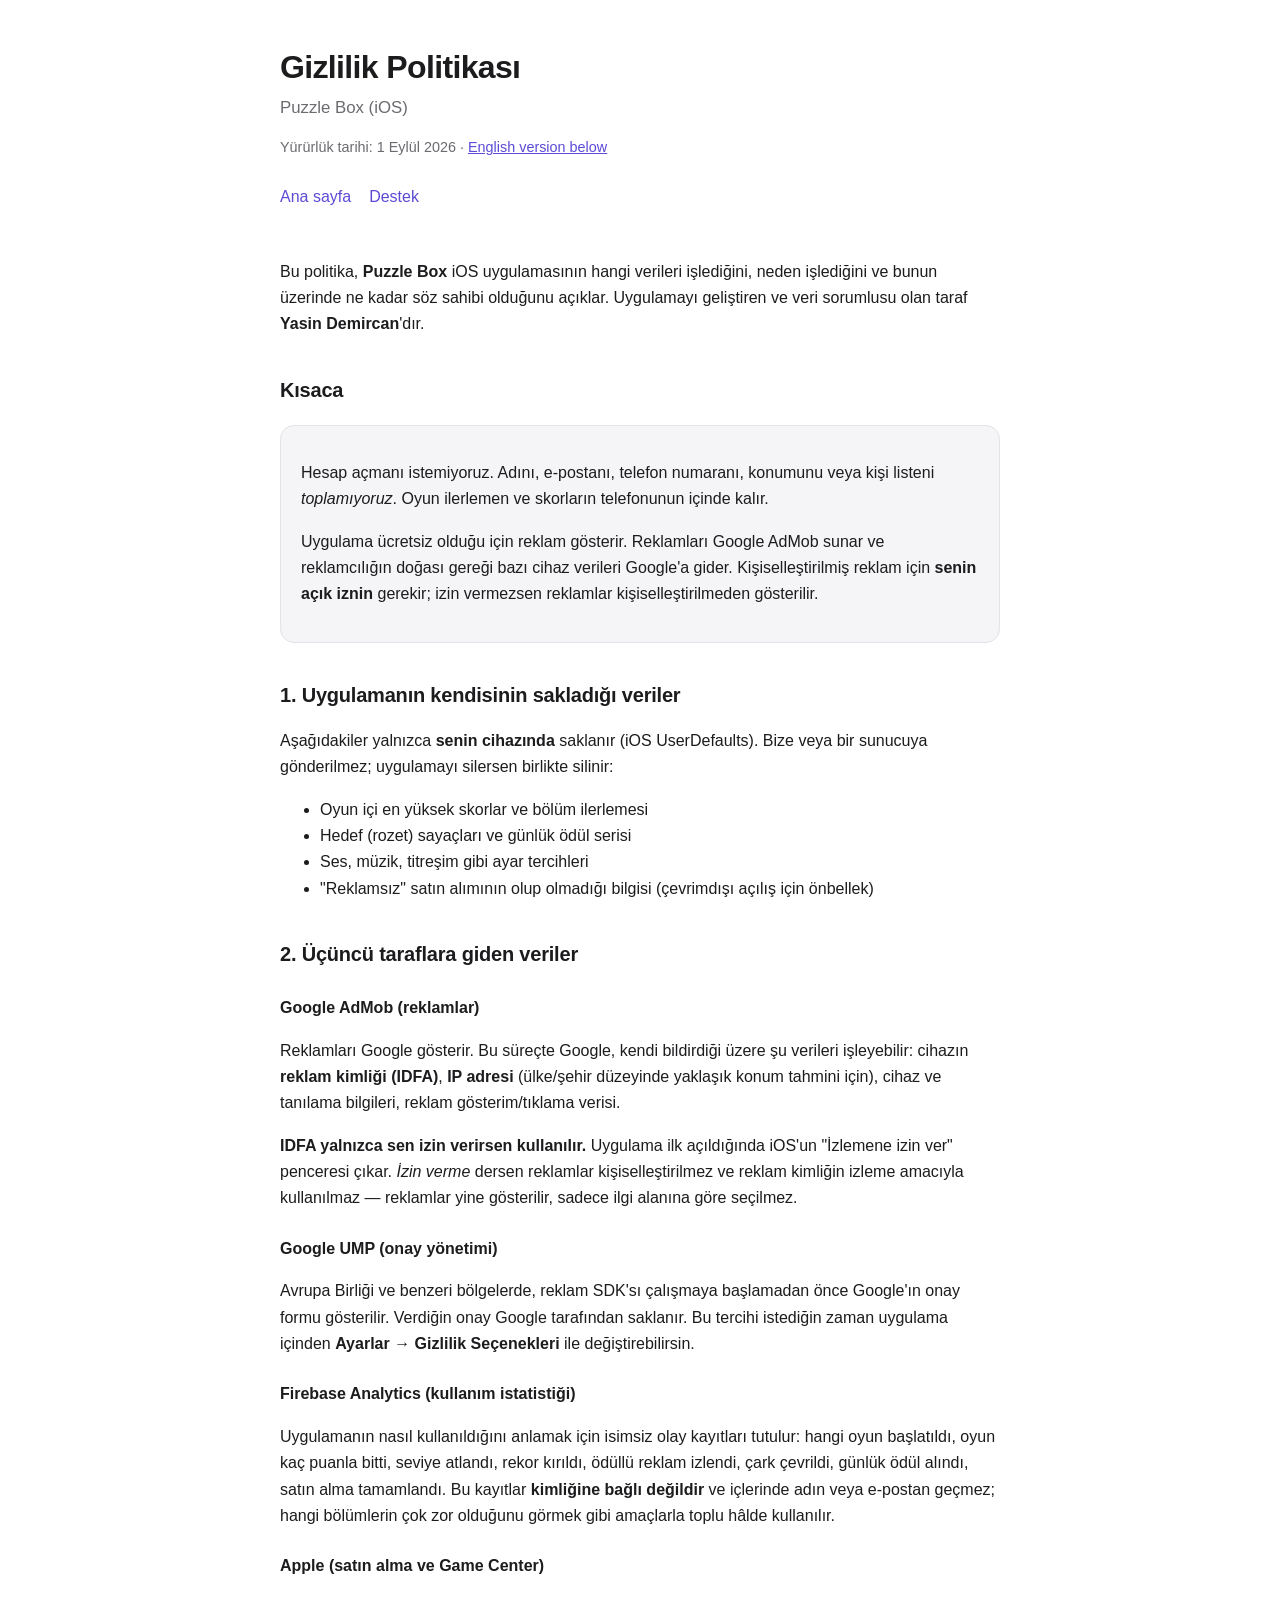
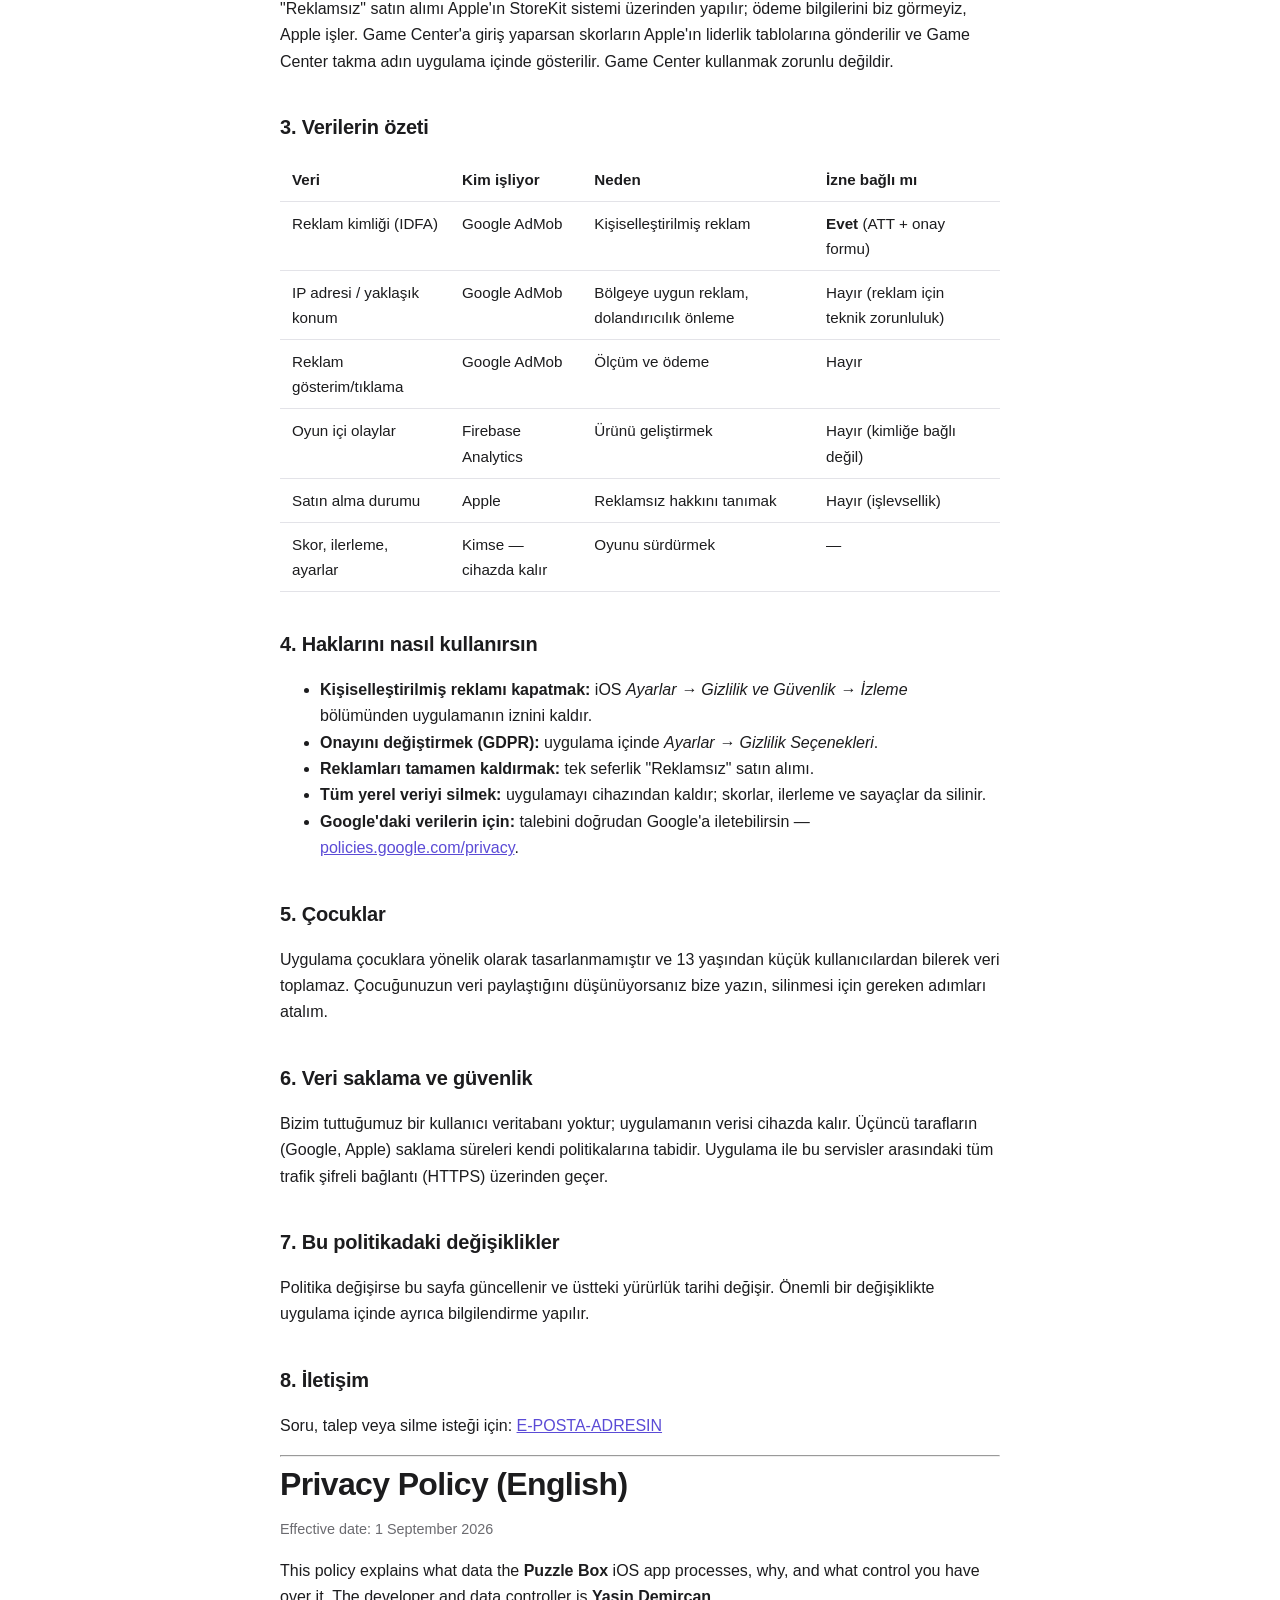
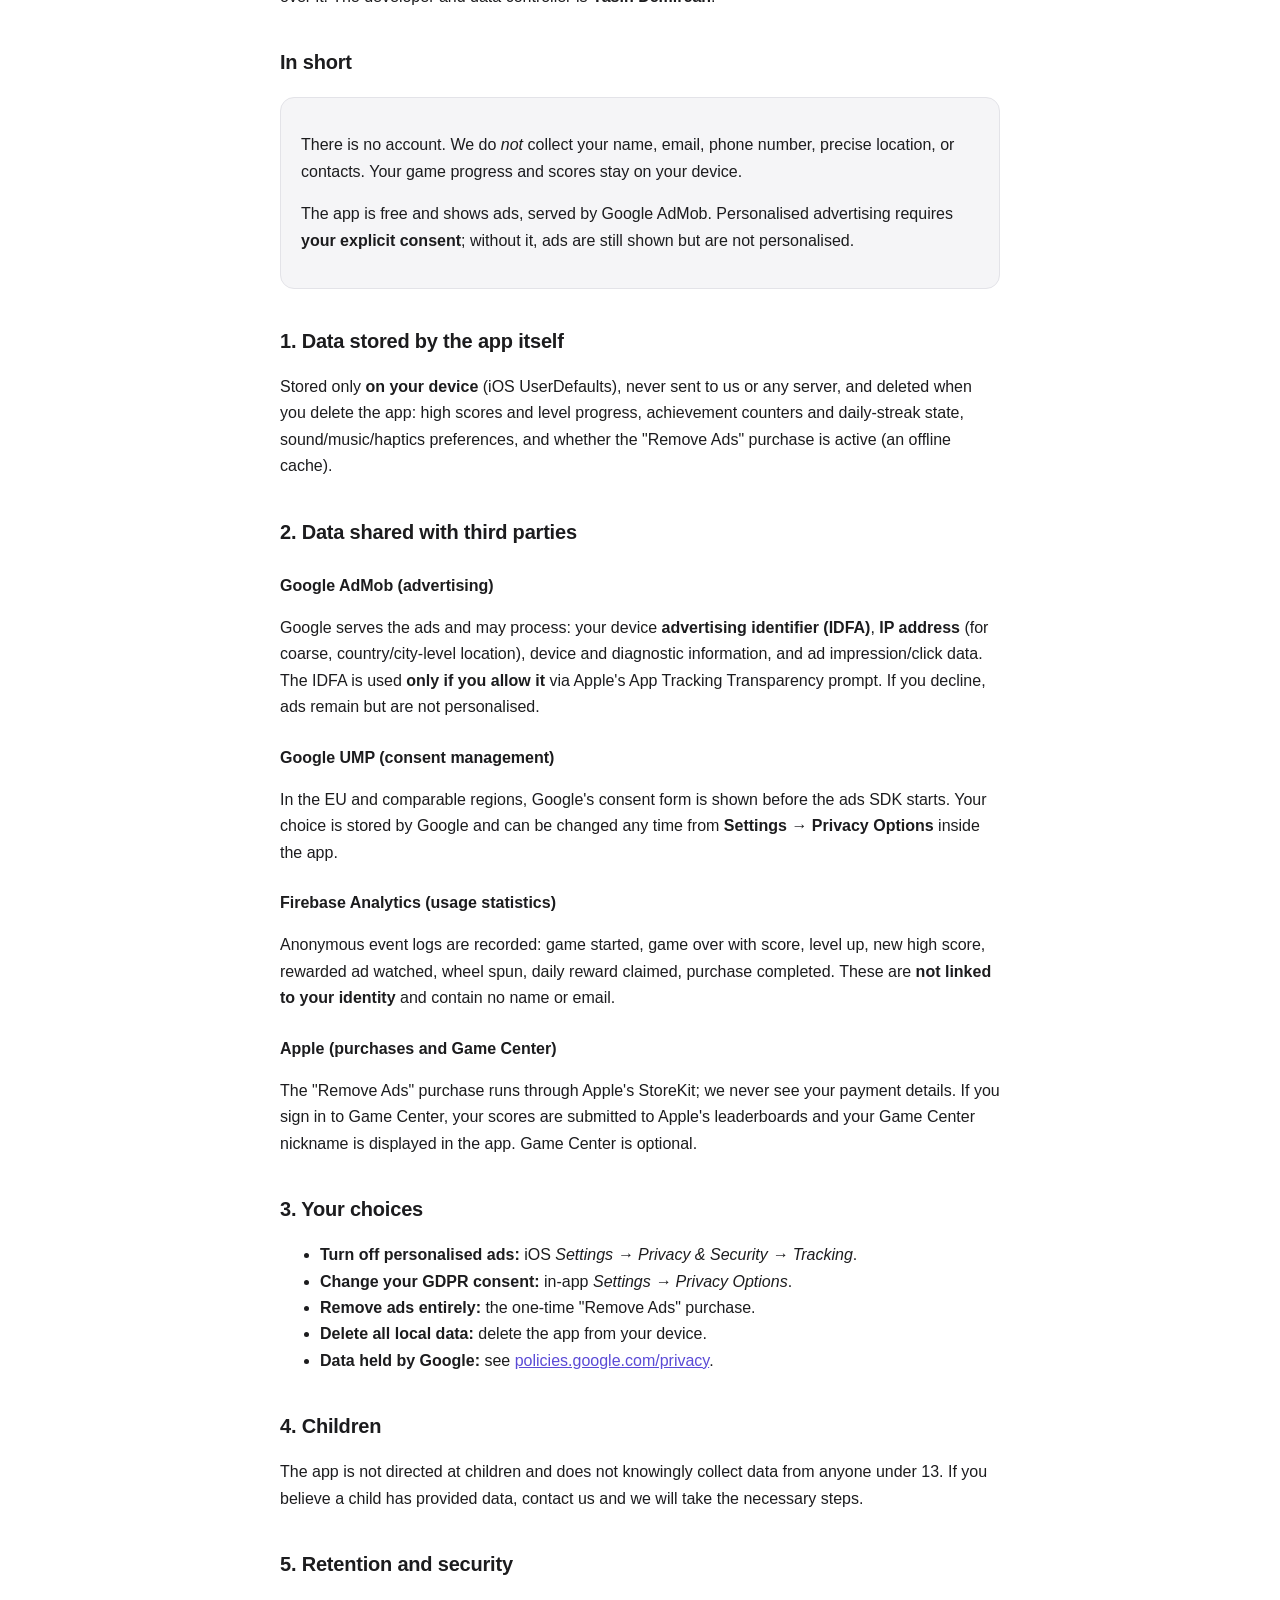
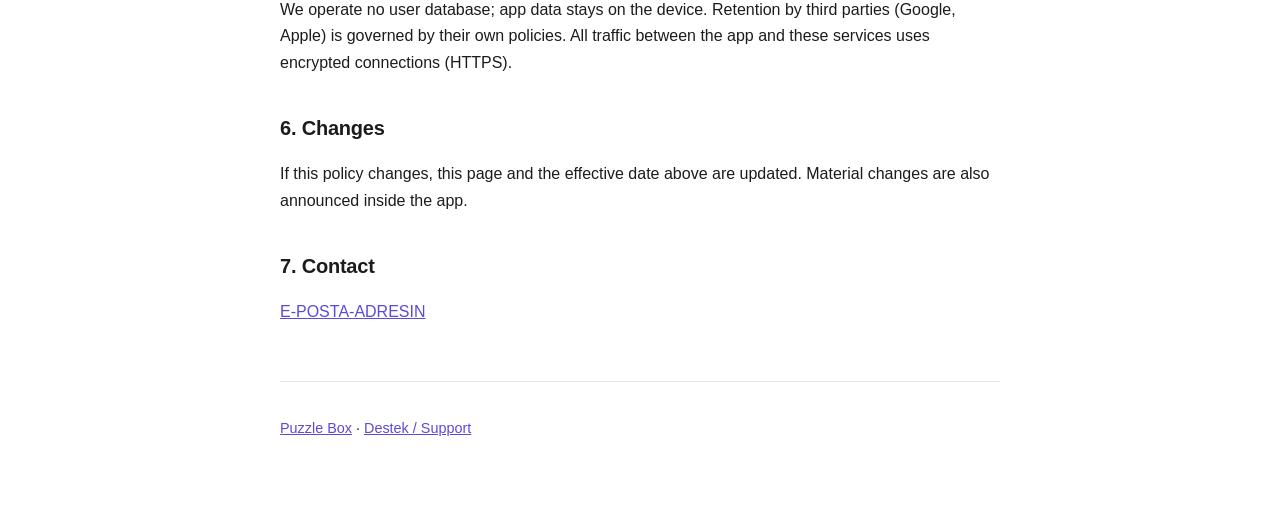
==== privacy.html @ 71acd685 "Add files via upload" ====
<!doctype html>
<html lang="tr">
<head>
<meta charset="utf-8">
<meta name="viewport" content="width=device-width, initial-scale=1">
<title>Gizlilik Politikası — Puzzle Box</title>
<meta name="description" content="Puzzle Box uygulamasının gizlilik politikası / Privacy Policy.">
<link rel="stylesheet" href="style.css">
</head>
<body>
<div class="wrap">

<header>
  <h1>Gizlilik Politikası</h1>
  <p class="lede">Puzzle Box (iOS)</p>
  <p class="updated">Yürürlük tarihi: 1 Eylül 2026 · <a href="#english">English version below</a></p>
  <nav>
    <a href="index.html">Ana sayfa</a>
    <a href="support.html">Destek</a>
  </nav>
</header>

<p>Bu politika, <strong>Puzzle Box</strong> iOS uygulamasının hangi verileri işlediğini, neden işlediğini ve bunun üzerinde ne kadar söz sahibi olduğunu açıklar. Uygulamayı geliştiren ve veri sorumlusu olan taraf <strong>Yasin Demircan</strong>'dır.</p>

<h2>Kısaca</h2>
<div class="card">
  <p>Hesap açmanı istemiyoruz. Adını, e-postanı, telefon numaranı, konumunu veya kişi listeni <em>toplamıyoruz</em>. Oyun ilerlemen ve skorların telefonunun içinde kalır.</p>
  <p>Uygulama ücretsiz olduğu için reklam gösterir. Reklamları Google AdMob sunar ve reklamcılığın doğası gereği bazı cihaz verileri Google'a gider. Kişiselleştirilmiş reklam için <strong>senin açık iznin</strong> gerekir; izin vermezsen reklamlar kişiselleştirilmeden gösterilir.</p>
</div>

<h2>1. Uygulamanın kendisinin sakladığı veriler</h2>
<p>Aşağıdakiler yalnızca <strong>senin cihazında</strong> saklanır (iOS UserDefaults). Bize veya bir sunucuya gönderilmez; uygulamayı silersen birlikte silinir:</p>
<ul>
  <li>Oyun içi en yüksek skorlar ve bölüm ilerlemesi</li>
  <li>Hedef (rozet) sayaçları ve günlük ödül serisi</li>
  <li>Ses, müzik, titreşim gibi ayar tercihleri</li>
  <li>"Reklamsız" satın alımının olup olmadığı bilgisi (çevrimdışı açılış için önbellek)</li>
</ul>

<h2>2. Üçüncü taraflara giden veriler</h2>

<h3>Google AdMob (reklamlar)</h3>
<p>Reklamları Google gösterir. Bu süreçte Google, kendi bildirdiği üzere şu verileri işleyebilir: cihazın <strong>reklam kimliği (IDFA)</strong>, <strong>IP adresi</strong> (ülke/şehir düzeyinde yaklaşık konum tahmini için), cihaz ve tanılama bilgileri, reklam gösterim/tıklama verisi.</p>
<p><strong>IDFA yalnızca sen izin verirsen kullanılır.</strong> Uygulama ilk açıldığında iOS'un "İzlemene izin ver" penceresi çıkar. <em>İzin verme</em> dersen reklamlar kişiselleştirilmez ve reklam kimliğin izleme amacıyla kullanılmaz — reklamlar yine gösterilir, sadece ilgi alanına göre seçilmez.</p>

<h3>Google UMP (onay yönetimi)</h3>
<p>Avrupa Birliği ve benzeri bölgelerde, reklam SDK'sı çalışmaya başlamadan önce Google'ın onay formu gösterilir. Verdiğin onay Google tarafından saklanır. Bu tercihi istediğin zaman uygulama içinden <strong>Ayarlar → Gizlilik Seçenekleri</strong> ile değiştirebilirsin.</p>

<h3>Firebase Analytics (kullanım istatistiği)</h3>
<p>Uygulamanın nasıl kullanıldığını anlamak için isimsiz olay kayıtları tutulur: hangi oyun başlatıldı, oyun kaç puanla bitti, seviye atlandı, rekor kırıldı, ödüllü reklam izlendi, çark çevrildi, günlük ödül alındı, satın alma tamamlandı. Bu kayıtlar <strong>kimliğine bağlı değildir</strong> ve içlerinde adın veya e-postan geçmez; hangi bölümlerin çok zor olduğunu görmek gibi amaçlarla toplu hâlde kullanılır.</p>

<h3>Apple (satın alma ve Game Center)</h3>
<p>"Reklamsız" satın alımı Apple'ın StoreKit sistemi üzerinden yapılır; ödeme bilgilerini biz görmeyiz, Apple işler. Game Center'a giriş yaparsan skorların Apple'ın liderlik tablolarına gönderilir ve Game Center takma adın uygulama içinde gösterilir. Game Center kullanmak zorunlu değildir.</p>

<h2>3. Verilerin özeti</h2>
<table>
  <tr><th>Veri</th><th>Kim işliyor</th><th>Neden</th><th>İzne bağlı mı</th></tr>
  <tr><td>Reklam kimliği (IDFA)</td><td>Google AdMob</td><td>Kişiselleştirilmiş reklam</td><td><strong>Evet</strong> (ATT + onay formu)</td></tr>
  <tr><td>IP adresi / yaklaşık konum</td><td>Google AdMob</td><td>Bölgeye uygun reklam, dolandırıcılık önleme</td><td>Hayır (reklam için teknik zorunluluk)</td></tr>
  <tr><td>Reklam gösterim/tıklama</td><td>Google AdMob</td><td>Ölçüm ve ödeme</td><td>Hayır</td></tr>
  <tr><td>Oyun içi olaylar</td><td>Firebase Analytics</td><td>Ürünü geliştirmek</td><td>Hayır (kimliğe bağlı değil)</td></tr>
  <tr><td>Satın alma durumu</td><td>Apple</td><td>Reklamsız hakkını tanımak</td><td>Hayır (işlevsellik)</td></tr>
  <tr><td>Skor, ilerleme, ayarlar</td><td>Kimse — cihazda kalır</td><td>Oyunu sürdürmek</td><td>—</td></tr>
</table>

<h2>4. Haklarını nasıl kullanırsın</h2>
<ul>
  <li><strong>Kişiselleştirilmiş reklamı kapatmak:</strong> iOS <em>Ayarlar → Gizlilik ve Güvenlik → İzleme</em> bölümünden uygulamanın iznini kaldır.</li>
  <li><strong>Onayını değiştirmek (GDPR):</strong> uygulama içinde <em>Ayarlar → Gizlilik Seçenekleri</em>.</li>
  <li><strong>Reklamları tamamen kaldırmak:</strong> tek seferlik "Reklamsız" satın alımı.</li>
  <li><strong>Tüm yerel veriyi silmek:</strong> uygulamayı cihazından kaldır; skorlar, ilerleme ve sayaçlar da silinir.</li>
  <li><strong>Google'daki verilerin için:</strong> talebini doğrudan Google'a iletebilirsin — <a href="https://policies.google.com/privacy" rel="noopener">policies.google.com/privacy</a>.</li>
</ul>

<h2>5. Çocuklar</h2>
<p>Uygulama çocuklara yönelik olarak tasarlanmamıştır ve 13 yaşından küçük kullanıcılardan bilerek veri toplamaz. Çocuğunuzun veri paylaştığını düşünüyorsanız bize yazın, silinmesi için gereken adımları atalım.</p>

<h2>6. Veri saklama ve güvenlik</h2>
<p>Bizim tuttuğumuz bir kullanıcı veritabanı yoktur; uygulamanın verisi cihazda kalır. Üçüncü tarafların (Google, Apple) saklama süreleri kendi politikalarına tabidir. Uygulama ile bu servisler arasındaki tüm trafik şifreli bağlantı (HTTPS) üzerinden geçer.</p>

<h2>7. Bu politikadaki değişiklikler</h2>
<p>Politika değişirse bu sayfa güncellenir ve üstteki yürürlük tarihi değişir. Önemli bir değişiklikte uygulama içinde ayrıca bilgilendirme yapılır.</p>

<h2>8. İletişim</h2>
<p>Soru, talep veya silme isteği için: <a href="mailto:yasindemircan85@gmail.com">E-POSTA-ADRESIN</a></p>

<hr>

<h1 id="english">Privacy Policy (English)</h1>
<p class="updated">Effective date: 1 September 2026</p>

<p>This policy explains what data the <strong>Puzzle Box</strong> iOS app processes, why, and what control you have over it. The developer and data controller is <strong>Yasin Demircan</strong>.</p>

<h2>In short</h2>
<div class="card">
  <p>There is no account. We do <em>not</em> collect your name, email, phone number, precise location, or contacts. Your game progress and scores stay on your device.</p>
  <p>The app is free and shows ads, served by Google AdMob. Personalised advertising requires <strong>your explicit consent</strong>; without it, ads are still shown but are not personalised.</p>
</div>

<h2>1. Data stored by the app itself</h2>
<p>Stored only <strong>on your device</strong> (iOS UserDefaults), never sent to us or any server, and deleted when you delete the app: high scores and level progress, achievement counters and daily-streak state, sound/music/haptics preferences, and whether the "Remove Ads" purchase is active (an offline cache).</p>

<h2>2. Data shared with third parties</h2>
<h3>Google AdMob (advertising)</h3>
<p>Google serves the ads and may process: your device <strong>advertising identifier (IDFA)</strong>, <strong>IP address</strong> (for coarse, country/city-level location), device and diagnostic information, and ad impression/click data. The IDFA is used <strong>only if you allow it</strong> via Apple's App Tracking Transparency prompt. If you decline, ads remain but are not personalised.</p>

<h3>Google UMP (consent management)</h3>
<p>In the EU and comparable regions, Google's consent form is shown before the ads SDK starts. Your choice is stored by Google and can be changed any time from <strong>Settings → Privacy Options</strong> inside the app.</p>

<h3>Firebase Analytics (usage statistics)</h3>
<p>Anonymous event logs are recorded: game started, game over with score, level up, new high score, rewarded ad watched, wheel spun, daily reward claimed, purchase completed. These are <strong>not linked to your identity</strong> and contain no name or email.</p>

<h3>Apple (purchases and Game Center)</h3>
<p>The "Remove Ads" purchase runs through Apple's StoreKit; we never see your payment details. If you sign in to Game Center, your scores are submitted to Apple's leaderboards and your Game Center nickname is displayed in the app. Game Center is optional.</p>

<h2>3. Your choices</h2>
<ul>
  <li><strong>Turn off personalised ads:</strong> iOS <em>Settings → Privacy &amp; Security → Tracking</em>.</li>
  <li><strong>Change your GDPR consent:</strong> in-app <em>Settings → Privacy Options</em>.</li>
  <li><strong>Remove ads entirely:</strong> the one-time "Remove Ads" purchase.</li>
  <li><strong>Delete all local data:</strong> delete the app from your device.</li>
  <li><strong>Data held by Google:</strong> see <a href="https://policies.google.com/privacy" rel="noopener">policies.google.com/privacy</a>.</li>
</ul>

<h2>4. Children</h2>
<p>The app is not directed at children and does not knowingly collect data from anyone under 13. If you believe a child has provided data, contact us and we will take the necessary steps.</p>

<h2>5. Retention and security</h2>
<p>We operate no user database; app data stays on the device. Retention by third parties (Google, Apple) is governed by their own policies. All traffic between the app and these services uses encrypted connections (HTTPS).</p>

<h2>6. Changes</h2>
<p>If this policy changes, this page and the effective date above are updated. Material changes are also announced inside the app.</p>

<h2>7. Contact</h2>
<p><a href="mailto:yasindemircan85@gmail.com">E-POSTA-ADRESIN</a></p>

<footer>
  <p><a href="index.html">Puzzle Box</a> · <a href="support.html">Destek / Support</a></p>
</footer>

</div>
</body>
</html>
---- style.css ----
/* Üç sayfanın ortak stili. Tek dosya, dış bağımlılık yok — GitHub Pages'te
   olduğu gibi çalışır. Renkler cihazın açık/koyu temasına uyar. */
:root {
  --bg: #ffffff;
  --surface: #f5f5f7;
  --text: #1c1c1e;
  --muted: #6b6b70;
  --accent: #5b4bd6;
  --border: #e3e3e8;
}
@media (prefers-color-scheme: dark) {
  :root {
    --bg: #131320;
    --surface: #1e1e2e;
    --text: #f2f2f7;
    --muted: #a0a0ad;
    --accent: #9b8cff;
    --border: #2c2c3d;
  }
}
* { box-sizing: border-box; }
body {
  margin: 0;
  padding: 0 20px 64px;
  background: var(--bg);
  color: var(--text);
  font: 16px/1.65 -apple-system, BlinkMacSystemFont, "Segoe UI", Roboto, sans-serif;
  -webkit-text-size-adjust: 100%;
}
.wrap { max-width: 720px; margin: 0 auto; }
header { padding: 48px 0 32px; }
h1 { font-size: 2rem; line-height: 1.2; margin: 0 0 8px; letter-spacing: -0.02em; }
h2 { font-size: 1.25rem; margin: 36px 0 10px; letter-spacing: -0.01em; }
h3 { font-size: 1rem; margin: 24px 0 6px; }
p, li { color: var(--text); }
.lede { color: var(--muted); font-size: 1.05rem; margin: 0; }
a { color: var(--accent); }
nav { margin: 24px 0 0; display: flex; flex-wrap: wrap; gap: 8px 18px; }
nav a { text-decoration: none; font-weight: 500; }
nav a:hover { text-decoration: underline; }
.card {
  background: var(--surface);
  border: 1px solid var(--border);
  border-radius: 14px;
  padding: 18px 20px;
  margin: 18px 0;
}
.games { list-style: none; padding: 0; margin: 18px 0;
         display: grid; grid-template-columns: repeat(auto-fill, minmax(190px, 1fr)); gap: 10px; }
.games li {
  background: var(--surface); border: 1px solid var(--border);
  border-radius: 12px; padding: 12px 14px; font-weight: 500;
}
table { border-collapse: collapse; width: 100%; margin: 14px 0; font-size: 0.95rem; display: block; overflow-x: auto; }
th, td { text-align: left; padding: 9px 12px; border-bottom: 1px solid var(--border); vertical-align: top; }
th { font-weight: 600; }
footer { margin-top: 56px; padding-top: 20px; border-top: 1px solid var(--border); color: var(--muted); font-size: 0.9rem; }
.updated { color: var(--muted); font-size: 0.9rem; }
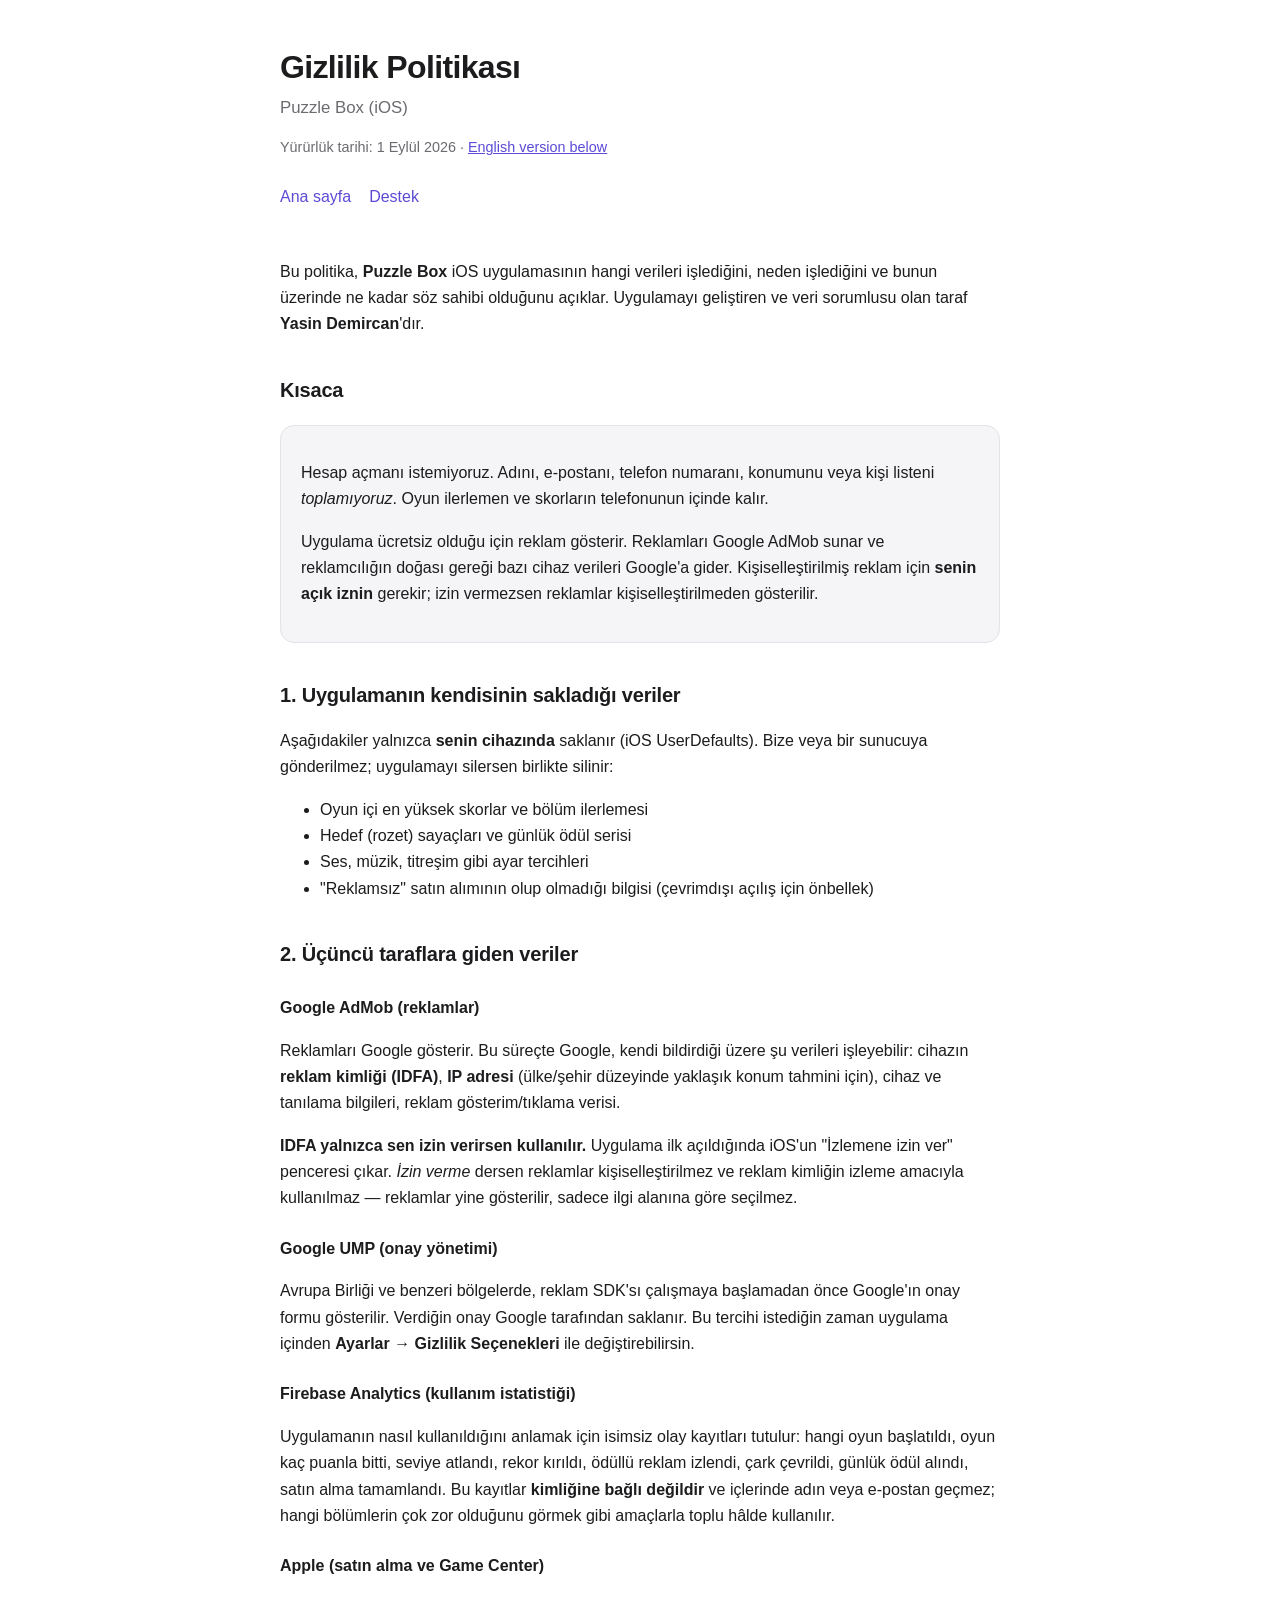
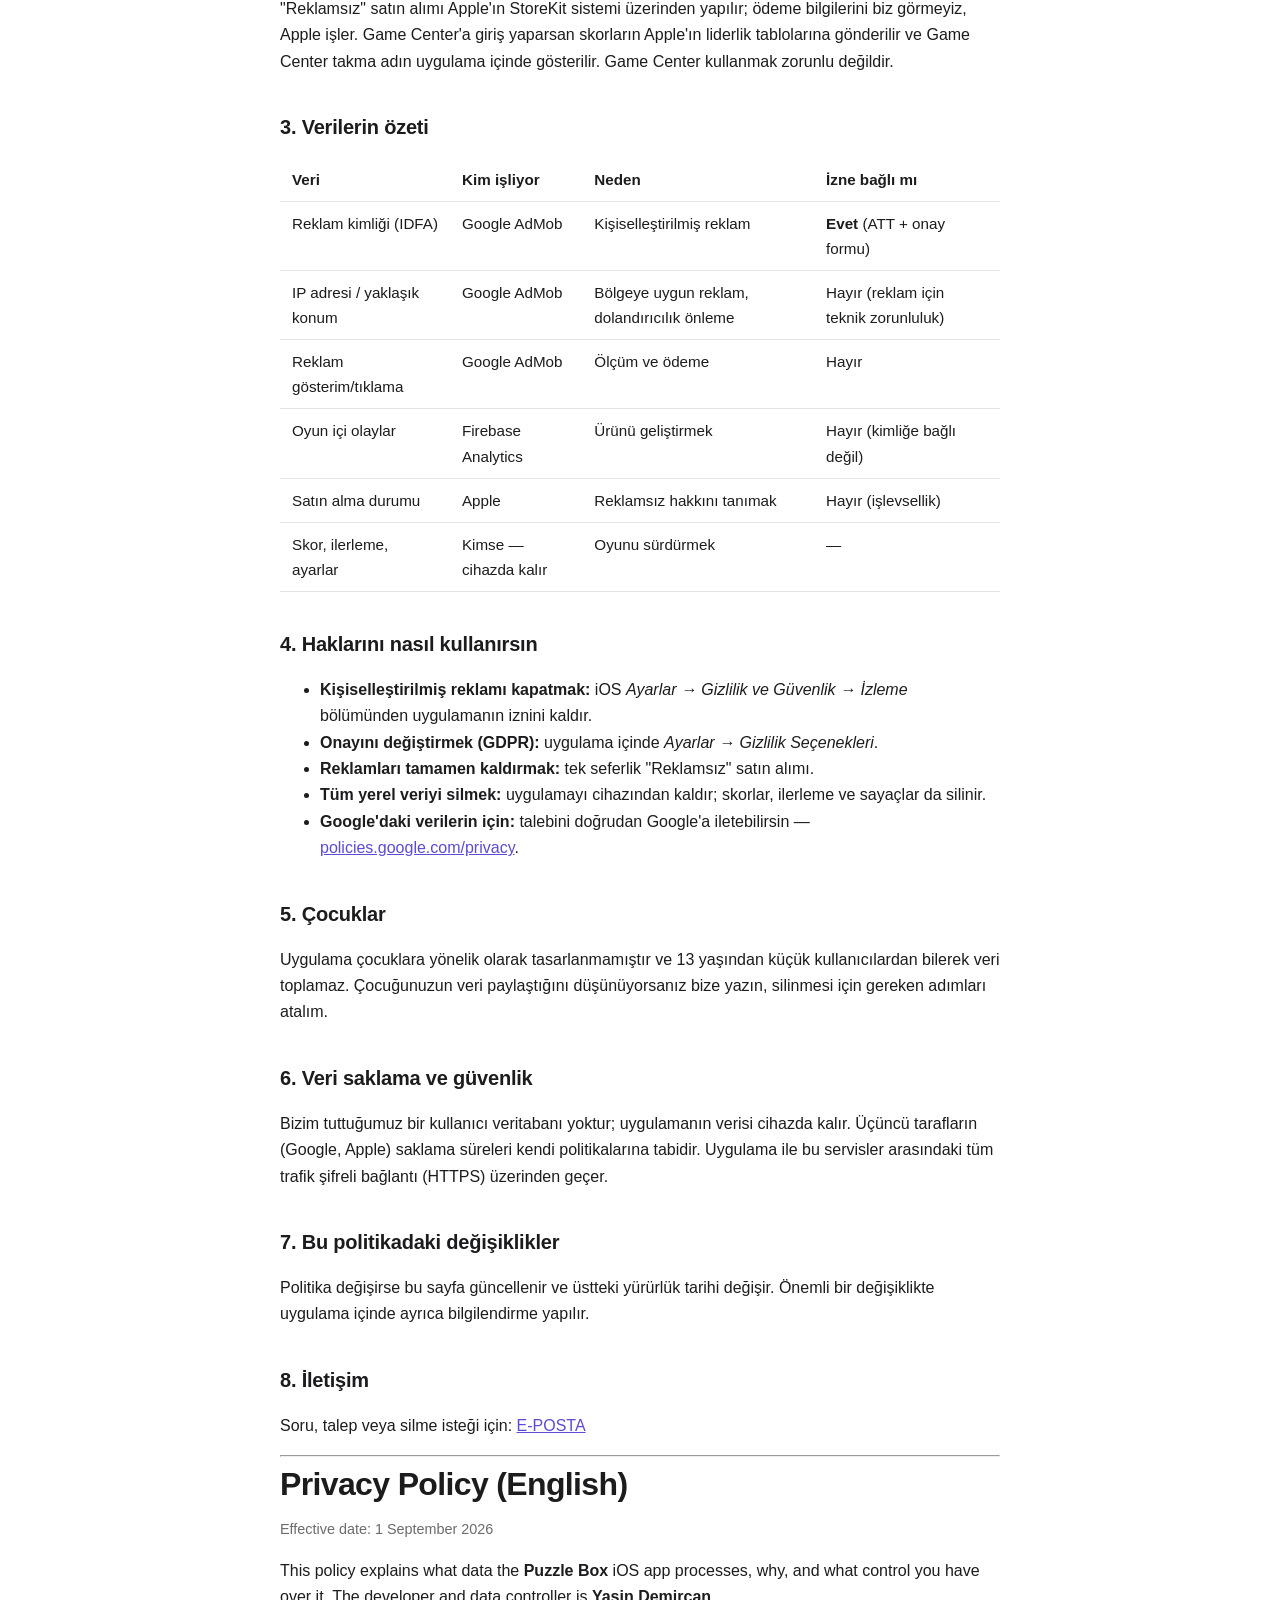
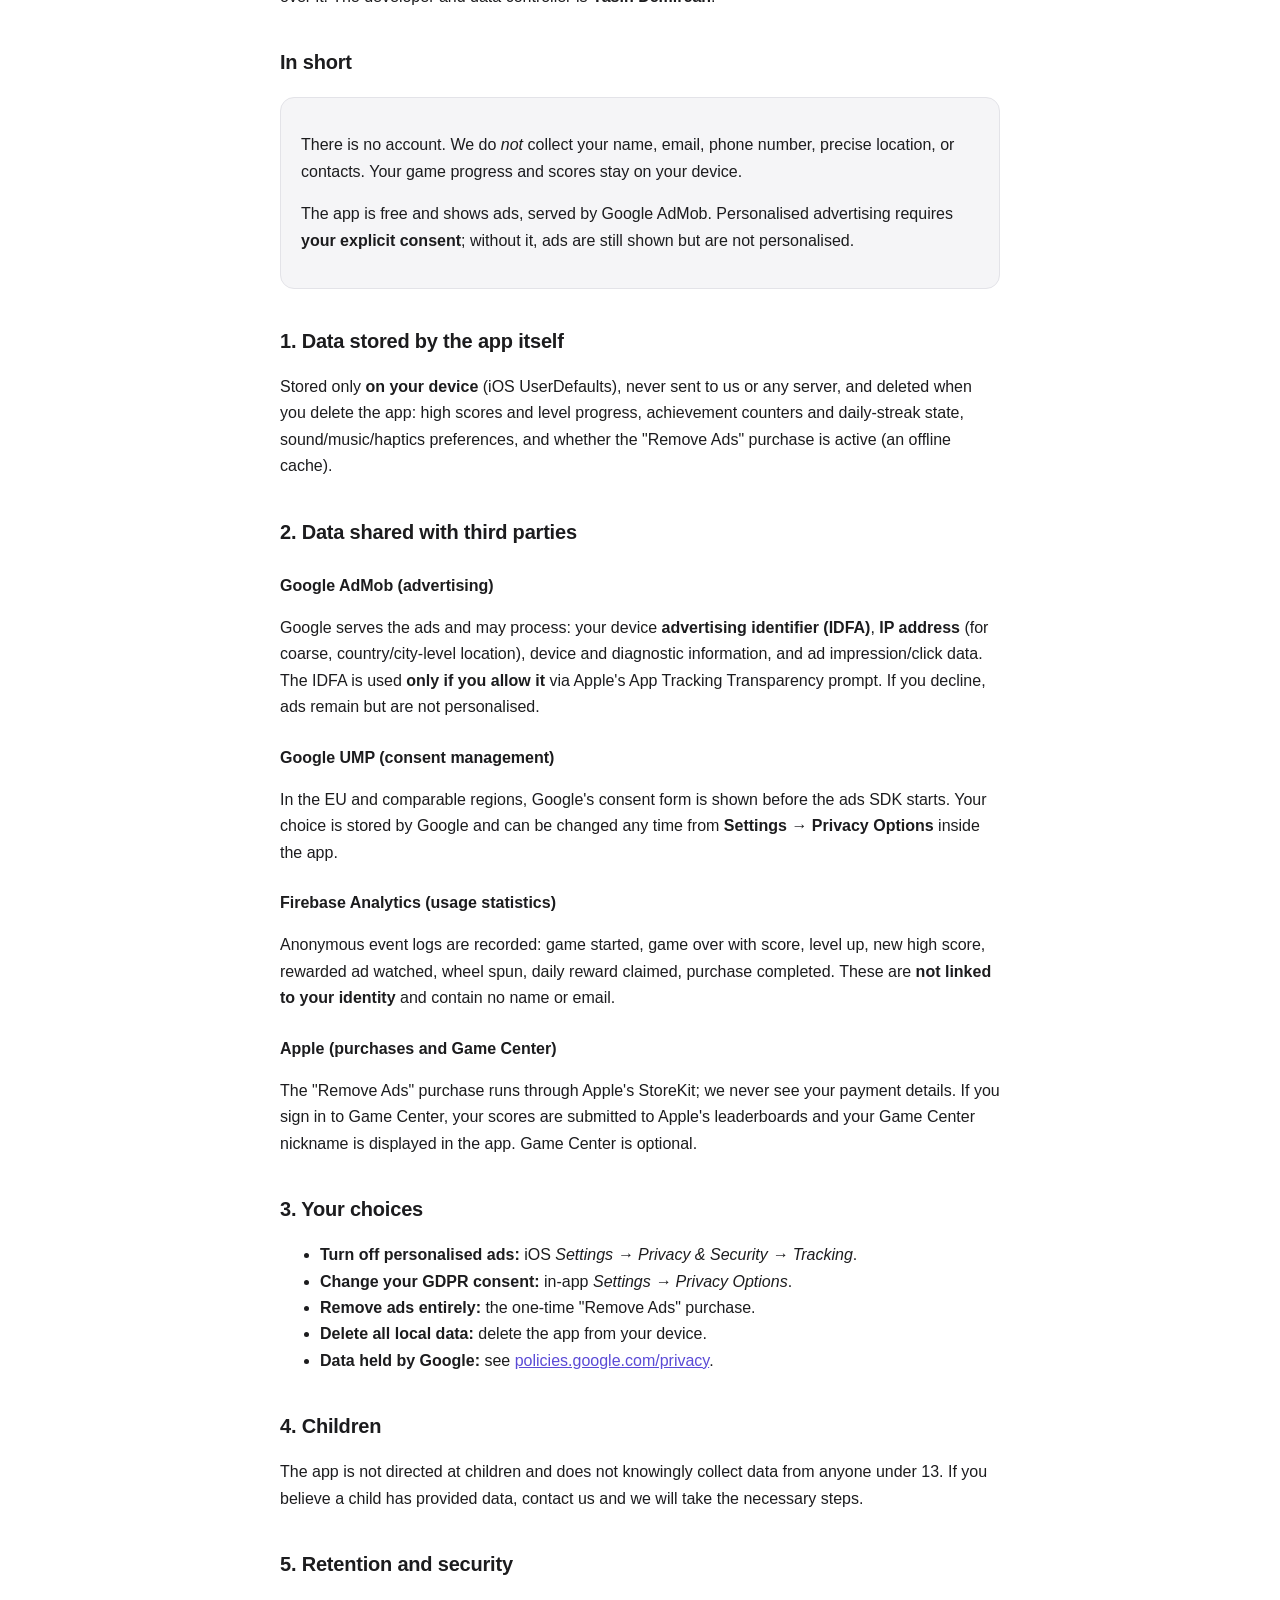
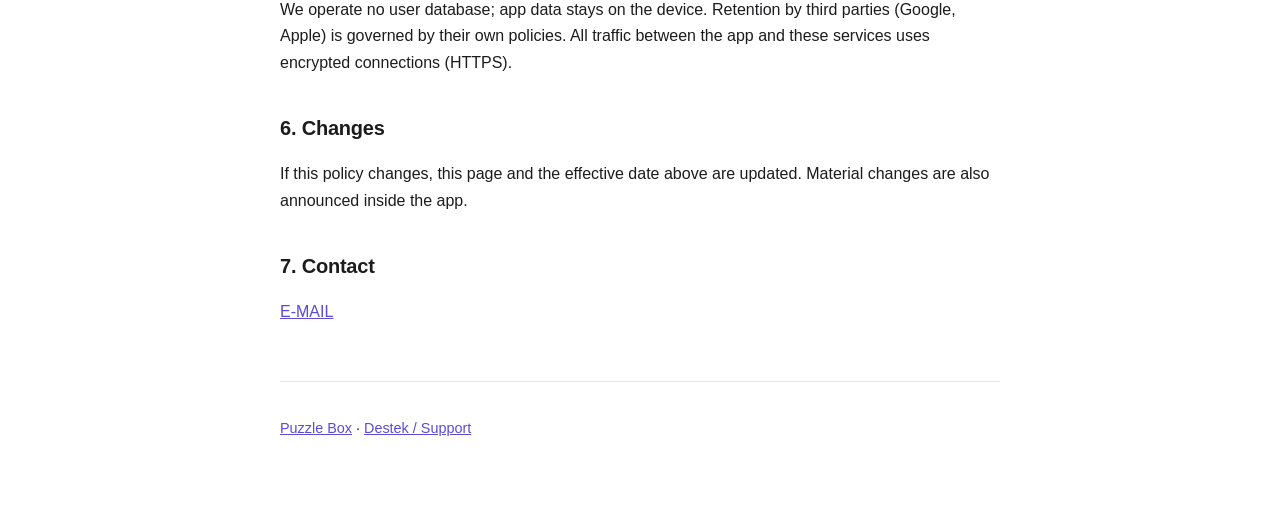
==== commit b9f147bf: "Update privacy.html" ====
--- a/privacy.html
+++ b/privacy.html
@@ -82,7 +82,7 @@
 <p>Politika değişirse bu sayfa güncellenir ve üstteki yürürlük tarihi değişir. Önemli bir değişiklikte uygulama içinde ayrıca bilgilendirme yapılır.</p>
 
 <h2>8. İletişim</h2>
-<p>Soru, talep veya silme isteği için: <a href="mailto:yasindemircan85@gmail.com">E-POSTA-ADRESIN</a></p>
+<p>Soru, talep veya silme isteği için: <a href="mailto:yasindemircan85@gmail.com">E-POSTA</a></p>
 
 <hr>
 
@@ -132,7 +132,7 @@
 <p>If this policy changes, this page and the effective date above are updated. Material changes are also announced inside the app.</p>
 
 <h2>7. Contact</h2>
-<p><a href="mailto:yasindemircan85@gmail.com">E-POSTA-ADRESIN</a></p>
+<p><a href="mailto:yasindemircan85@gmail.com">E-MAIL</a></p>
 
 <footer>
   <p><a href="index.html">Puzzle Box</a> · <a href="support.html">Destek / Support</a></p>
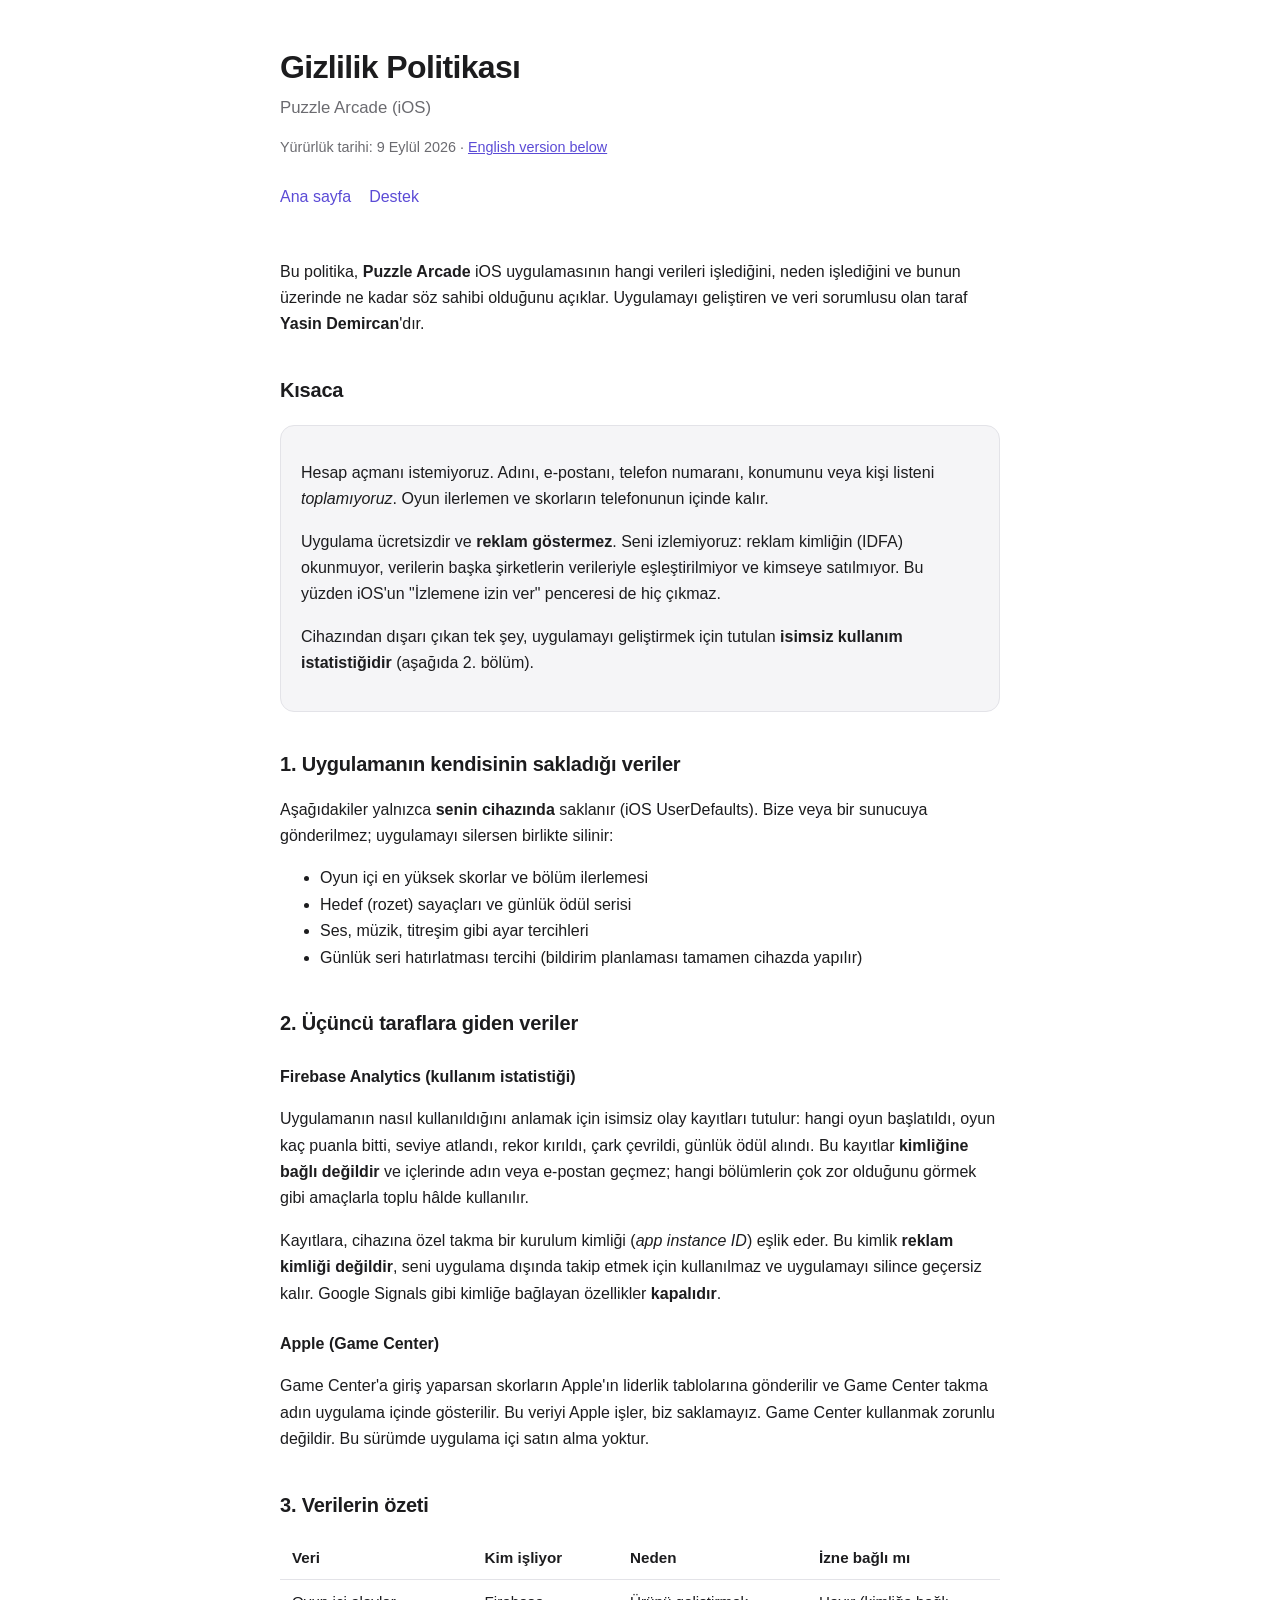
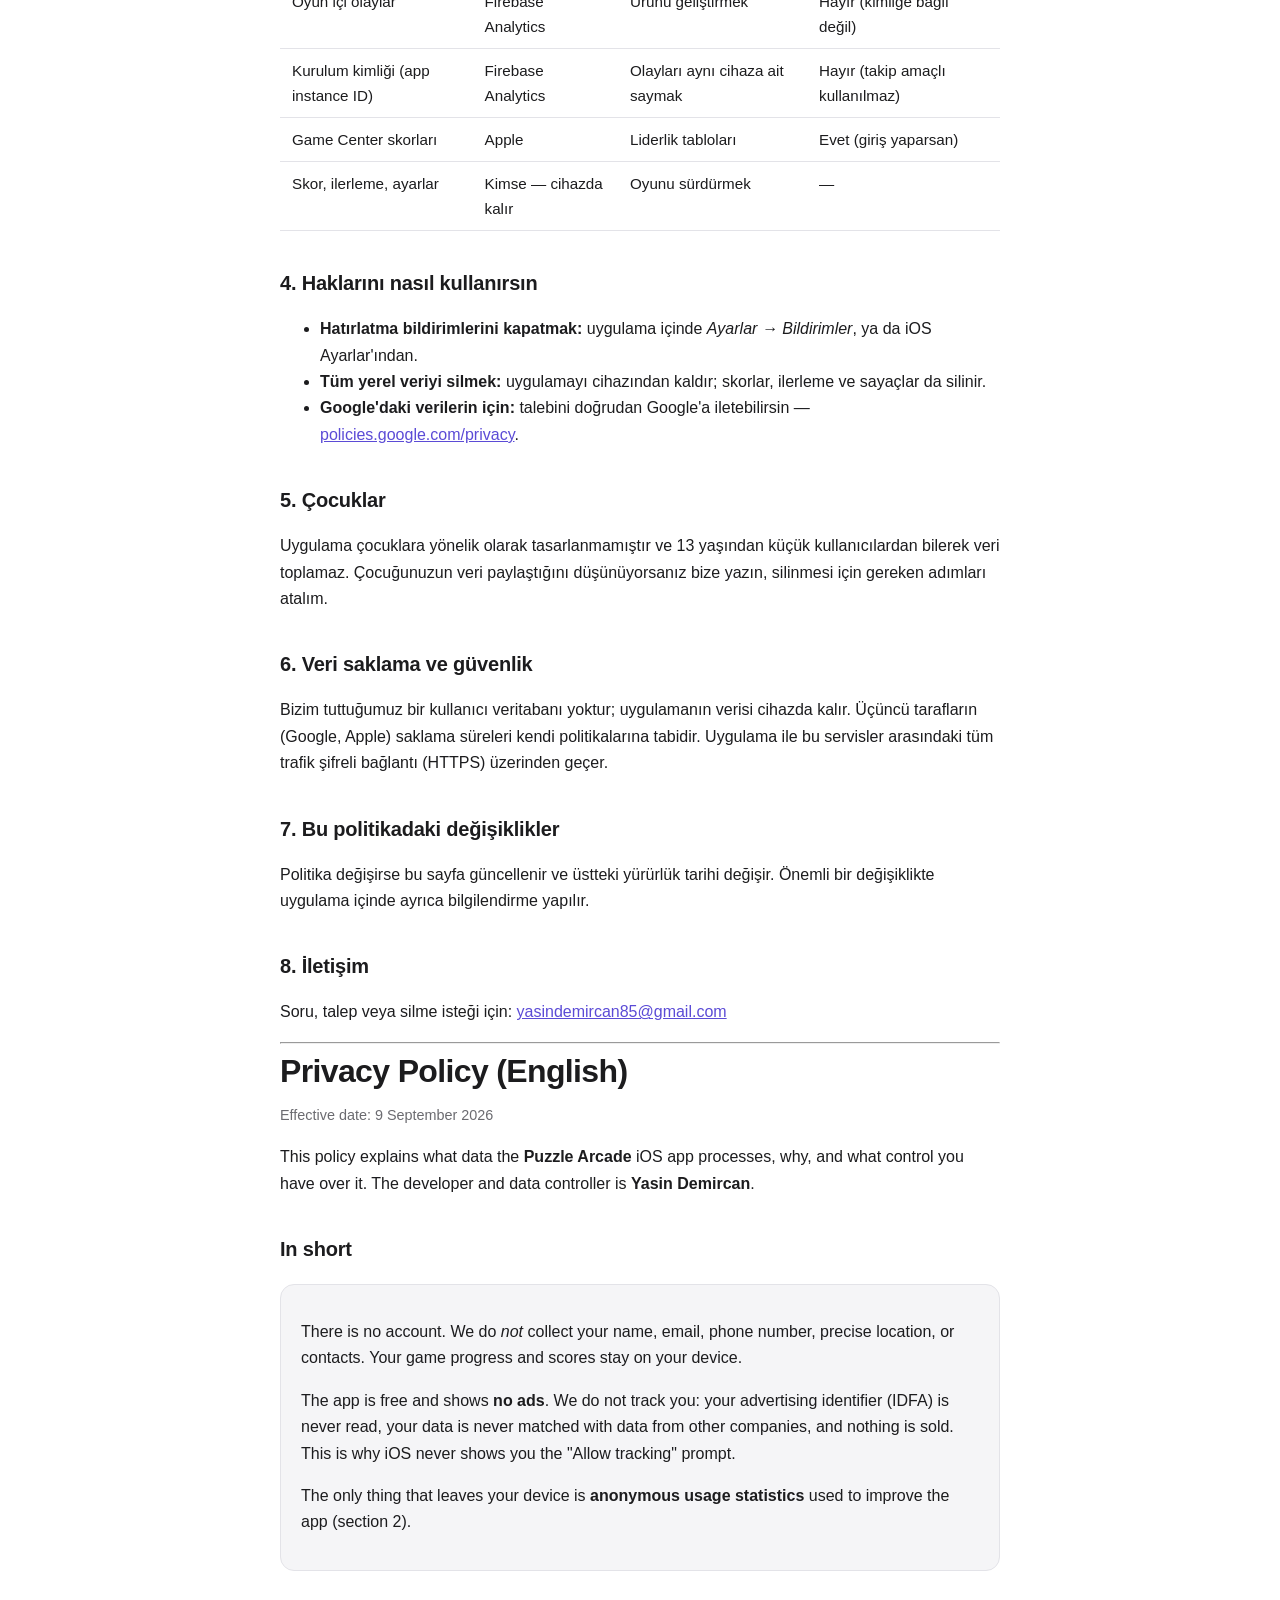
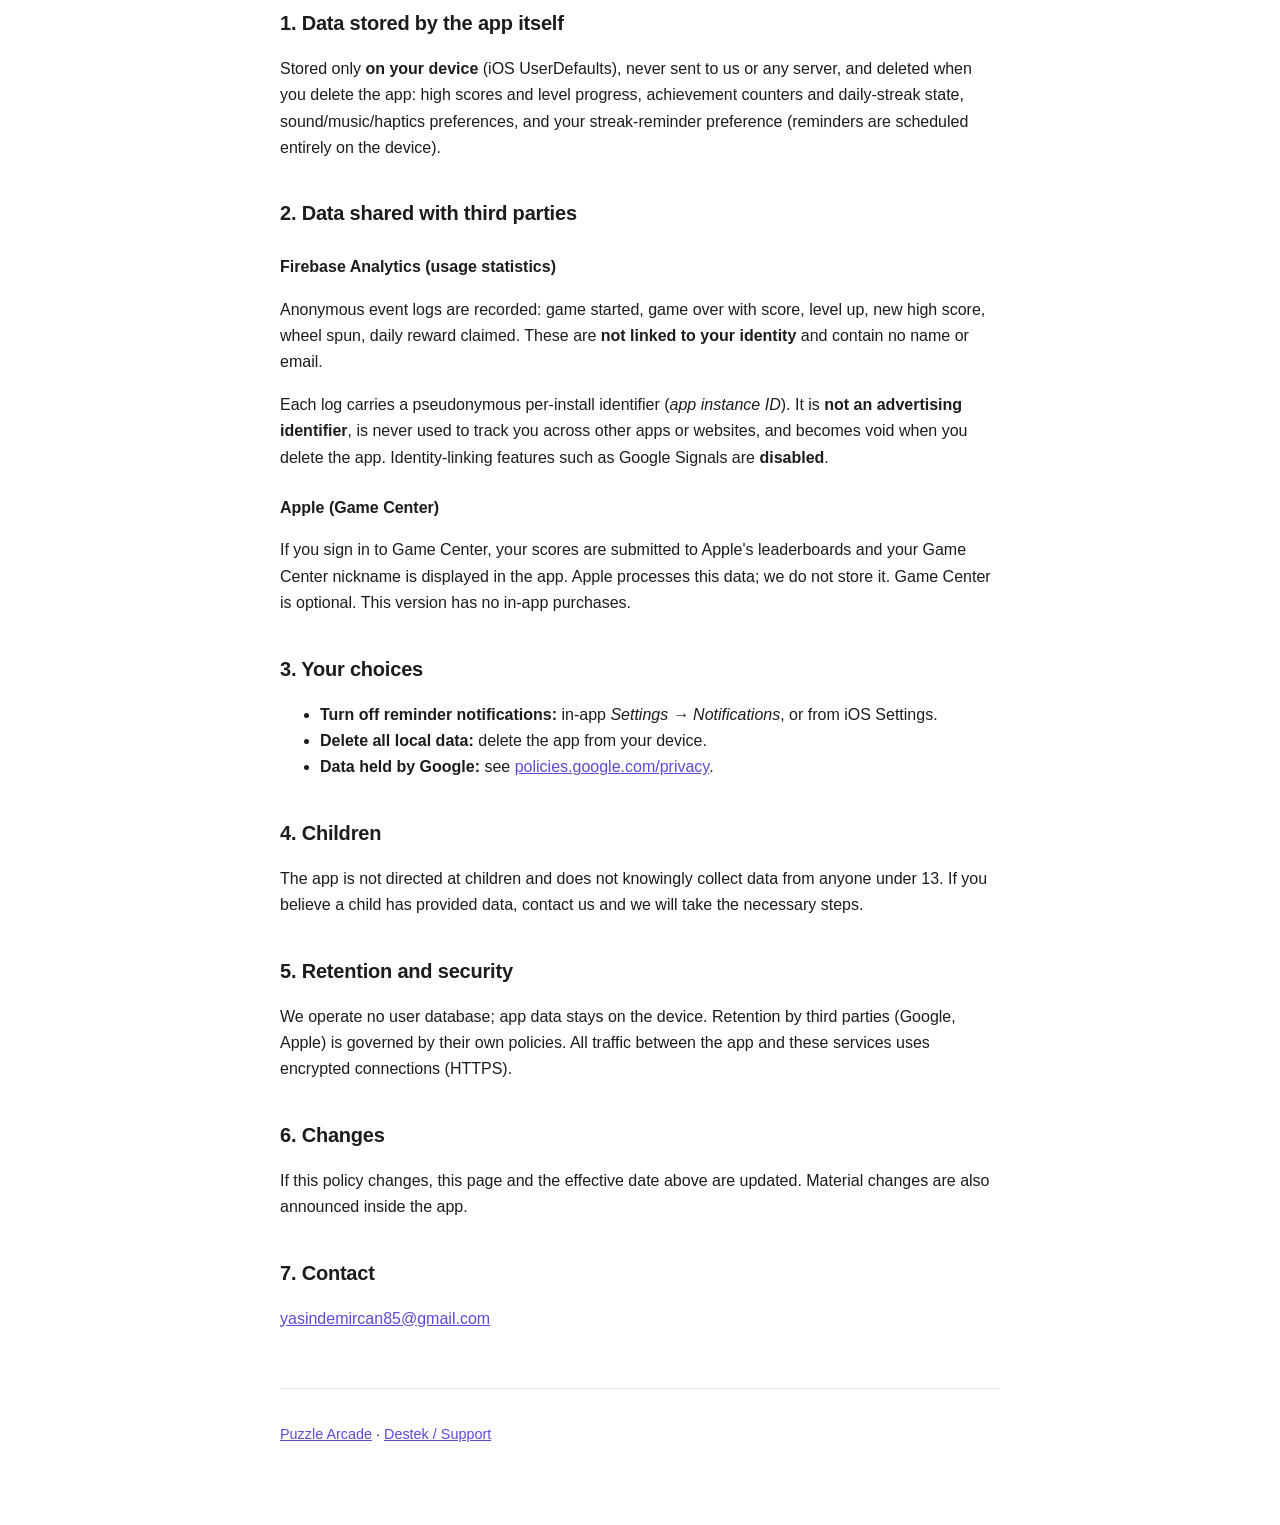
==== commit 9a7fcc56: "Update privacy.html" ====
--- a/privacy.html
+++ b/privacy.html
@@ -3,8 +3,8 @@
 <head>
 <meta charset="utf-8">
 <meta name="viewport" content="width=device-width, initial-scale=1">
-<title>Gizlilik Politikası — Puzzle Box</title>
-<meta name="description" content="Puzzle Box uygulamasının gizlilik politikası / Privacy Policy.">
+<title>Gizlilik Politikası — Puzzle Arcade</title>
+<meta name="description" content="Puzzle Arcade uygulamasının gizlilik politikası / Privacy Policy.">
 <link rel="stylesheet" href="style.css">
 </head>
 <body>
@@ -12,20 +12,21 @@
 
 <header>
   <h1>Gizlilik Politikası</h1>
-  <p class="lede">Puzzle Box (iOS)</p>
-  <p class="updated">Yürürlük tarihi: 1 Eylül 2026 · <a href="#english">English version below</a></p>
+  <p class="lede">Puzzle Arcade (iOS)</p>
+  <p class="updated">Yürürlük tarihi: 9 Eylül 2026 · <a href="#english">English version below</a></p>
   <nav>
     <a href="index.html">Ana sayfa</a>
     <a href="support.html">Destek</a>
   </nav>
 </header>
 
-<p>Bu politika, <strong>Puzzle Box</strong> iOS uygulamasının hangi verileri işlediğini, neden işlediğini ve bunun üzerinde ne kadar söz sahibi olduğunu açıklar. Uygulamayı geliştiren ve veri sorumlusu olan taraf <strong>Yasin Demircan</strong>'dır.</p>
+<p>Bu politika, <strong>Puzzle Arcade</strong> iOS uygulamasının hangi verileri işlediğini, neden işlediğini ve bunun üzerinde ne kadar söz sahibi olduğunu açıklar. Uygulamayı geliştiren ve veri sorumlusu olan taraf <strong>Yasin Demircan</strong>'dır.</p>
 
 <h2>Kısaca</h2>
 <div class="card">
   <p>Hesap açmanı istemiyoruz. Adını, e-postanı, telefon numaranı, konumunu veya kişi listeni <em>toplamıyoruz</em>. Oyun ilerlemen ve skorların telefonunun içinde kalır.</p>
-  <p>Uygulama ücretsiz olduğu için reklam gösterir. Reklamları Google AdMob sunar ve reklamcılığın doğası gereği bazı cihaz verileri Google'a gider. Kişiselleştirilmiş reklam için <strong>senin açık iznin</strong> gerekir; izin vermezsen reklamlar kişiselleştirilmeden gösterilir.</p>
+  <p>Uygulama ücretsizdir ve <strong>reklam göstermez</strong>. Seni izlemiyoruz: reklam kimliğin (IDFA) okunmuyor, verilerin başka şirketlerin verileriyle eşleştirilmiyor ve kimseye satılmıyor. Bu yüzden iOS'un "İzlemene izin ver" penceresi de hiç çıkmaz.</p>
+  <p>Cihazından dışarı çıkan tek şey, uygulamayı geliştirmek için tutulan <strong>isimsiz kullanım istatistiğidir</strong> (aşağıda 2. bölüm).</p>
 </div>
 
 <h2>1. Uygulamanın kendisinin sakladığı veriler</h2>
@@ -34,40 +35,30 @@
   <li>Oyun içi en yüksek skorlar ve bölüm ilerlemesi</li>
   <li>Hedef (rozet) sayaçları ve günlük ödül serisi</li>
   <li>Ses, müzik, titreşim gibi ayar tercihleri</li>
-  <li>"Reklamsız" satın alımının olup olmadığı bilgisi (çevrimdışı açılış için önbellek)</li>
+  <li>Günlük seri hatırlatması tercihi (bildirim planlaması tamamen cihazda yapılır)</li>
 </ul>
 
 <h2>2. Üçüncü taraflara giden veriler</h2>
 
-<h3>Google AdMob (reklamlar)</h3>
-<p>Reklamları Google gösterir. Bu süreçte Google, kendi bildirdiği üzere şu verileri işleyebilir: cihazın <strong>reklam kimliği (IDFA)</strong>, <strong>IP adresi</strong> (ülke/şehir düzeyinde yaklaşık konum tahmini için), cihaz ve tanılama bilgileri, reklam gösterim/tıklama verisi.</p>
-<p><strong>IDFA yalnızca sen izin verirsen kullanılır.</strong> Uygulama ilk açıldığında iOS'un "İzlemene izin ver" penceresi çıkar. <em>İzin verme</em> dersen reklamlar kişiselleştirilmez ve reklam kimliğin izleme amacıyla kullanılmaz — reklamlar yine gösterilir, sadece ilgi alanına göre seçilmez.</p>
+<h3>Firebase Analytics (kullanım istatistiği)</h3>
+<p>Uygulamanın nasıl kullanıldığını anlamak için isimsiz olay kayıtları tutulur: hangi oyun başlatıldı, oyun kaç puanla bitti, seviye atlandı, rekor kırıldı, çark çevrildi, günlük ödül alındı. Bu kayıtlar <strong>kimliğine bağlı değildir</strong> ve içlerinde adın veya e-postan geçmez; hangi bölümlerin çok zor olduğunu görmek gibi amaçlarla toplu hâlde kullanılır.</p>
+<p>Kayıtlara, cihazına özel takma bir kurulum kimliği (<em>app instance ID</em>) eşlik eder. Bu kimlik <strong>reklam kimliği değildir</strong>, seni uygulama dışında takip etmek için kullanılmaz ve uygulamayı silince geçersiz kalır. Google Signals gibi kimliğe bağlayan özellikler <strong>kapalıdır</strong>.</p>
 
-<h3>Google UMP (onay yönetimi)</h3>
-<p>Avrupa Birliği ve benzeri bölgelerde, reklam SDK'sı çalışmaya başlamadan önce Google'ın onay formu gösterilir. Verdiğin onay Google tarafından saklanır. Bu tercihi istediğin zaman uygulama içinden <strong>Ayarlar → Gizlilik Seçenekleri</strong> ile değiştirebilirsin.</p>
-
-<h3>Firebase Analytics (kullanım istatistiği)</h3>
-<p>Uygulamanın nasıl kullanıldığını anlamak için isimsiz olay kayıtları tutulur: hangi oyun başlatıldı, oyun kaç puanla bitti, seviye atlandı, rekor kırıldı, ödüllü reklam izlendi, çark çevrildi, günlük ödül alındı, satın alma tamamlandı. Bu kayıtlar <strong>kimliğine bağlı değildir</strong> ve içlerinde adın veya e-postan geçmez; hangi bölümlerin çok zor olduğunu görmek gibi amaçlarla toplu hâlde kullanılır.</p>
-
-<h3>Apple (satın alma ve Game Center)</h3>
-<p>"Reklamsız" satın alımı Apple'ın StoreKit sistemi üzerinden yapılır; ödeme bilgilerini biz görmeyiz, Apple işler. Game Center'a giriş yaparsan skorların Apple'ın liderlik tablolarına gönderilir ve Game Center takma adın uygulama içinde gösterilir. Game Center kullanmak zorunlu değildir.</p>
+<h3>Apple (Game Center)</h3>
+<p>Game Center'a giriş yaparsan skorların Apple'ın liderlik tablolarına gönderilir ve Game Center takma adın uygulama içinde gösterilir. Bu veriyi Apple işler, biz saklamayız. Game Center kullanmak zorunlu değildir. Bu sürümde uygulama içi satın alma yoktur.</p>
 
 <h2>3. Verilerin özeti</h2>
 <table>
   <tr><th>Veri</th><th>Kim işliyor</th><th>Neden</th><th>İzne bağlı mı</th></tr>
-  <tr><td>Reklam kimliği (IDFA)</td><td>Google AdMob</td><td>Kişiselleştirilmiş reklam</td><td><strong>Evet</strong> (ATT + onay formu)</td></tr>
-  <tr><td>IP adresi / yaklaşık konum</td><td>Google AdMob</td><td>Bölgeye uygun reklam, dolandırıcılık önleme</td><td>Hayır (reklam için teknik zorunluluk)</td></tr>
-  <tr><td>Reklam gösterim/tıklama</td><td>Google AdMob</td><td>Ölçüm ve ödeme</td><td>Hayır</td></tr>
   <tr><td>Oyun içi olaylar</td><td>Firebase Analytics</td><td>Ürünü geliştirmek</td><td>Hayır (kimliğe bağlı değil)</td></tr>
-  <tr><td>Satın alma durumu</td><td>Apple</td><td>Reklamsız hakkını tanımak</td><td>Hayır (işlevsellik)</td></tr>
+  <tr><td>Kurulum kimliği (app instance ID)</td><td>Firebase Analytics</td><td>Olayları aynı cihaza ait saymak</td><td>Hayır (takip amaçlı kullanılmaz)</td></tr>
+  <tr><td>Game Center skorları</td><td>Apple</td><td>Liderlik tabloları</td><td>Evet (giriş yaparsan)</td></tr>
   <tr><td>Skor, ilerleme, ayarlar</td><td>Kimse — cihazda kalır</td><td>Oyunu sürdürmek</td><td>—</td></tr>
 </table>
 
 <h2>4. Haklarını nasıl kullanırsın</h2>
 <ul>
-  <li><strong>Kişiselleştirilmiş reklamı kapatmak:</strong> iOS <em>Ayarlar → Gizlilik ve Güvenlik → İzleme</em> bölümünden uygulamanın iznini kaldır.</li>
-  <li><strong>Onayını değiştirmek (GDPR):</strong> uygulama içinde <em>Ayarlar → Gizlilik Seçenekleri</em>.</li>
-  <li><strong>Reklamları tamamen kaldırmak:</strong> tek seferlik "Reklamsız" satın alımı.</li>
+  <li><strong>Hatırlatma bildirimlerini kapatmak:</strong> uygulama içinde <em>Ayarlar → Bildirimler</em>, ya da iOS Ayarlar'ından.</li>
   <li><strong>Tüm yerel veriyi silmek:</strong> uygulamayı cihazından kaldır; skorlar, ilerleme ve sayaçlar da silinir.</li>
   <li><strong>Google'daki verilerin için:</strong> talebini doğrudan Google'a iletebilirsin — <a href="https://policies.google.com/privacy" rel="noopener">policies.google.com/privacy</a>.</li>
 </ul>
@@ -82,42 +73,36 @@
 <p>Politika değişirse bu sayfa güncellenir ve üstteki yürürlük tarihi değişir. Önemli bir değişiklikte uygulama içinde ayrıca bilgilendirme yapılır.</p>
 
 <h2>8. İletişim</h2>
-<p>Soru, talep veya silme isteği için: <a href="mailto:yasindemircan85@gmail.com">E-POSTA</a></p>
+<p>Soru, talep veya silme isteği için: <a href="mailto:yasindemircan85@gmail.com">yasindemircan85@gmail.com</a></p>
 
 <hr>
 
 <h1 id="english">Privacy Policy (English)</h1>
-<p class="updated">Effective date: 1 September 2026</p>
+<p class="updated">Effective date: 9 September 2026</p>
 
-<p>This policy explains what data the <strong>Puzzle Box</strong> iOS app processes, why, and what control you have over it. The developer and data controller is <strong>Yasin Demircan</strong>.</p>
+<p>This policy explains what data the <strong>Puzzle Arcade</strong> iOS app processes, why, and what control you have over it. The developer and data controller is <strong>Yasin Demircan</strong>.</p>
 
 <h2>In short</h2>
 <div class="card">
   <p>There is no account. We do <em>not</em> collect your name, email, phone number, precise location, or contacts. Your game progress and scores stay on your device.</p>
-  <p>The app is free and shows ads, served by Google AdMob. Personalised advertising requires <strong>your explicit consent</strong>; without it, ads are still shown but are not personalised.</p>
+  <p>The app is free and shows <strong>no ads</strong>. We do not track you: your advertising identifier (IDFA) is never read, your data is never matched with data from other companies, and nothing is sold. This is why iOS never shows you the "Allow tracking" prompt.</p>
+  <p>The only thing that leaves your device is <strong>anonymous usage statistics</strong> used to improve the app (section 2).</p>
 </div>
 
 <h2>1. Data stored by the app itself</h2>
-<p>Stored only <strong>on your device</strong> (iOS UserDefaults), never sent to us or any server, and deleted when you delete the app: high scores and level progress, achievement counters and daily-streak state, sound/music/haptics preferences, and whether the "Remove Ads" purchase is active (an offline cache).</p>
+<p>Stored only <strong>on your device</strong> (iOS UserDefaults), never sent to us or any server, and deleted when you delete the app: high scores and level progress, achievement counters and daily-streak state, sound/music/haptics preferences, and your streak-reminder preference (reminders are scheduled entirely on the device).</p>
 
 <h2>2. Data shared with third parties</h2>
-<h3>Google AdMob (advertising)</h3>
-<p>Google serves the ads and may process: your device <strong>advertising identifier (IDFA)</strong>, <strong>IP address</strong> (for coarse, country/city-level location), device and diagnostic information, and ad impression/click data. The IDFA is used <strong>only if you allow it</strong> via Apple's App Tracking Transparency prompt. If you decline, ads remain but are not personalised.</p>
+<h3>Firebase Analytics (usage statistics)</h3>
+<p>Anonymous event logs are recorded: game started, game over with score, level up, new high score, wheel spun, daily reward claimed. These are <strong>not linked to your identity</strong> and contain no name or email.</p>
+<p>Each log carries a pseudonymous per-install identifier (<em>app instance ID</em>). It is <strong>not an advertising identifier</strong>, is never used to track you across other apps or websites, and becomes void when you delete the app. Identity-linking features such as Google Signals are <strong>disabled</strong>.</p>
 
-<h3>Google UMP (consent management)</h3>
-<p>In the EU and comparable regions, Google's consent form is shown before the ads SDK starts. Your choice is stored by Google and can be changed any time from <strong>Settings → Privacy Options</strong> inside the app.</p>
-
-<h3>Firebase Analytics (usage statistics)</h3>
-<p>Anonymous event logs are recorded: game started, game over with score, level up, new high score, rewarded ad watched, wheel spun, daily reward claimed, purchase completed. These are <strong>not linked to your identity</strong> and contain no name or email.</p>
-
-<h3>Apple (purchases and Game Center)</h3>
-<p>The "Remove Ads" purchase runs through Apple's StoreKit; we never see your payment details. If you sign in to Game Center, your scores are submitted to Apple's leaderboards and your Game Center nickname is displayed in the app. Game Center is optional.</p>
+<h3>Apple (Game Center)</h3>
+<p>If you sign in to Game Center, your scores are submitted to Apple's leaderboards and your Game Center nickname is displayed in the app. Apple processes this data; we do not store it. Game Center is optional. This version has no in-app purchases.</p>
 
 <h2>3. Your choices</h2>
 <ul>
-  <li><strong>Turn off personalised ads:</strong> iOS <em>Settings → Privacy &amp; Security → Tracking</em>.</li>
-  <li><strong>Change your GDPR consent:</strong> in-app <em>Settings → Privacy Options</em>.</li>
-  <li><strong>Remove ads entirely:</strong> the one-time "Remove Ads" purchase.</li>
+  <li><strong>Turn off reminder notifications:</strong> in-app <em>Settings → Notifications</em>, or from iOS Settings.</li>
   <li><strong>Delete all local data:</strong> delete the app from your device.</li>
   <li><strong>Data held by Google:</strong> see <a href="https://policies.google.com/privacy" rel="noopener">policies.google.com/privacy</a>.</li>
 </ul>
@@ -132,10 +117,10 @@
 <p>If this policy changes, this page and the effective date above are updated. Material changes are also announced inside the app.</p>
 
 <h2>7. Contact</h2>
-<p><a href="mailto:yasindemircan85@gmail.com">E-MAIL</a></p>
+<p><a href="mailto:yasindemircan85@gmail.com">yasindemircan85@gmail.com</a></p>
 
 <footer>
-  <p><a href="index.html">Puzzle Box</a> · <a href="support.html">Destek / Support</a></p>
+  <p><a href="index.html">Puzzle Arcade</a> · <a href="support.html">Destek / Support</a></p>
 </footer>
 
 </div>
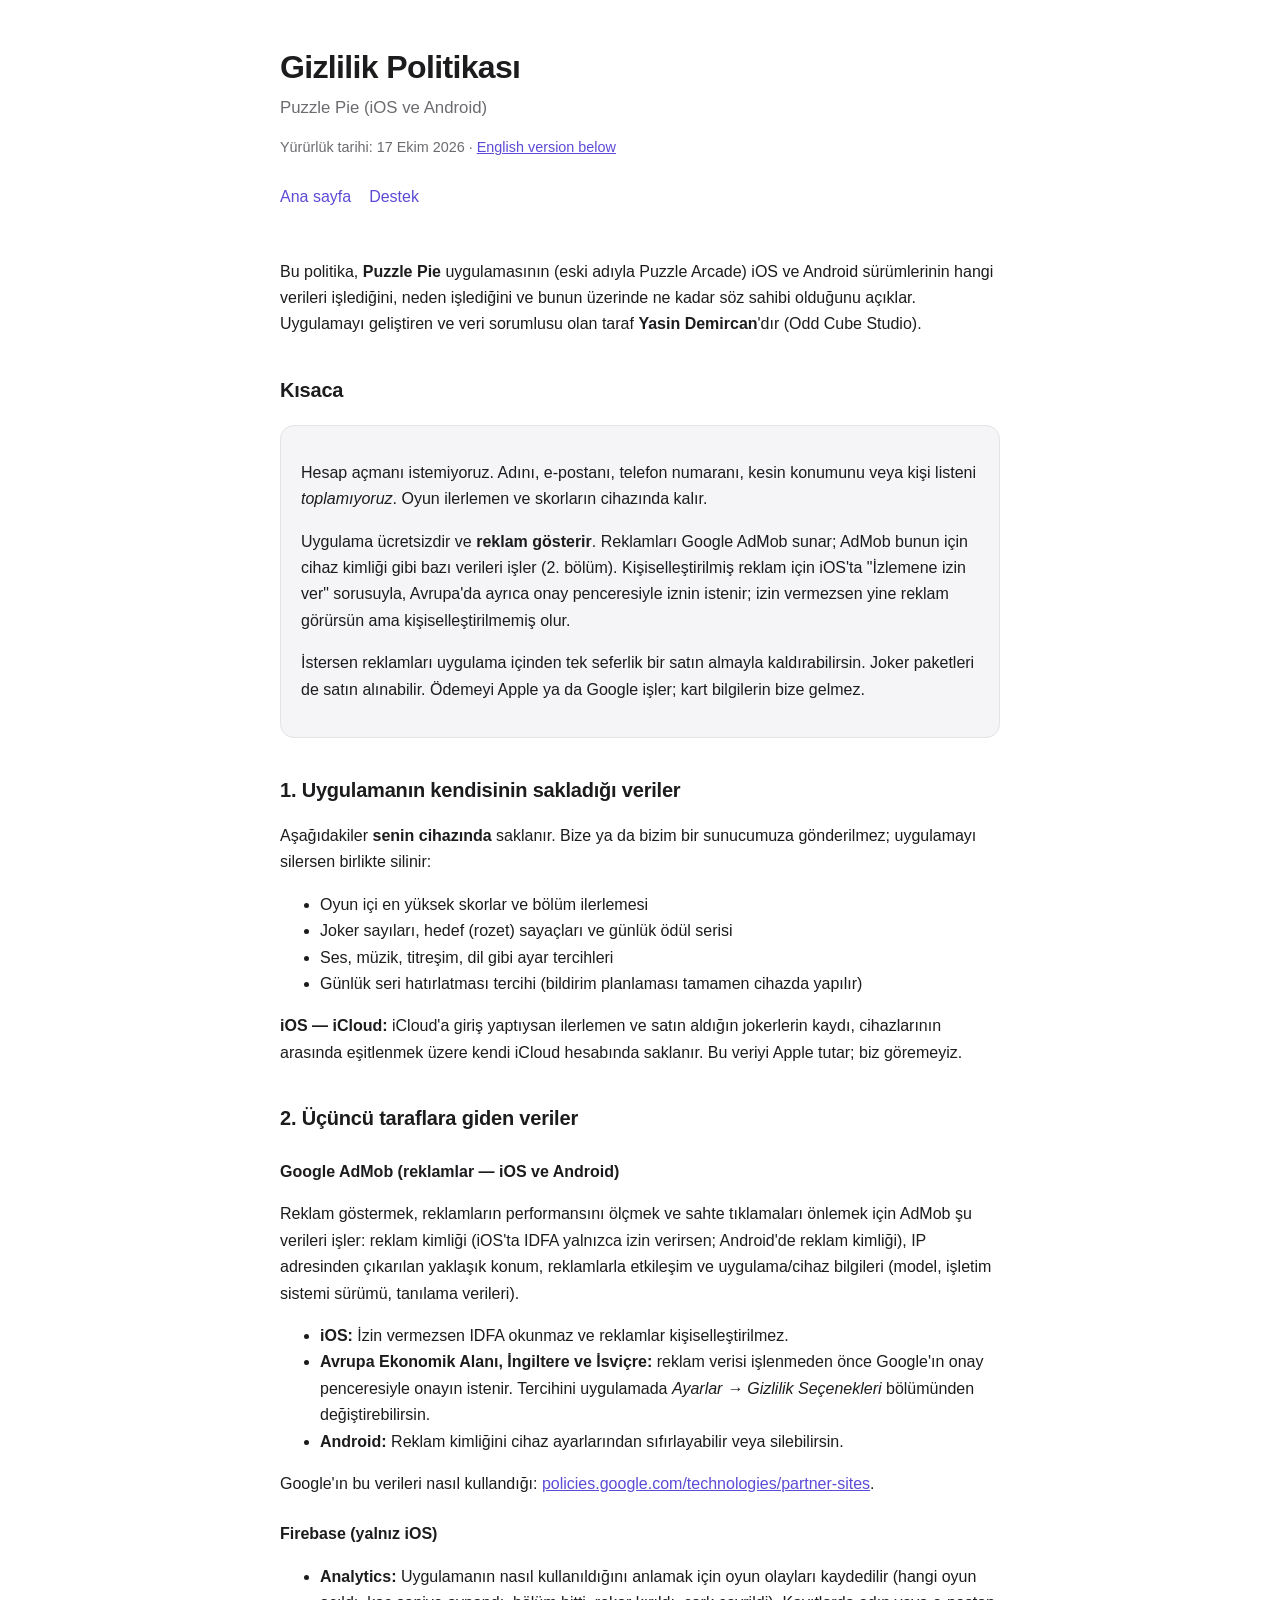
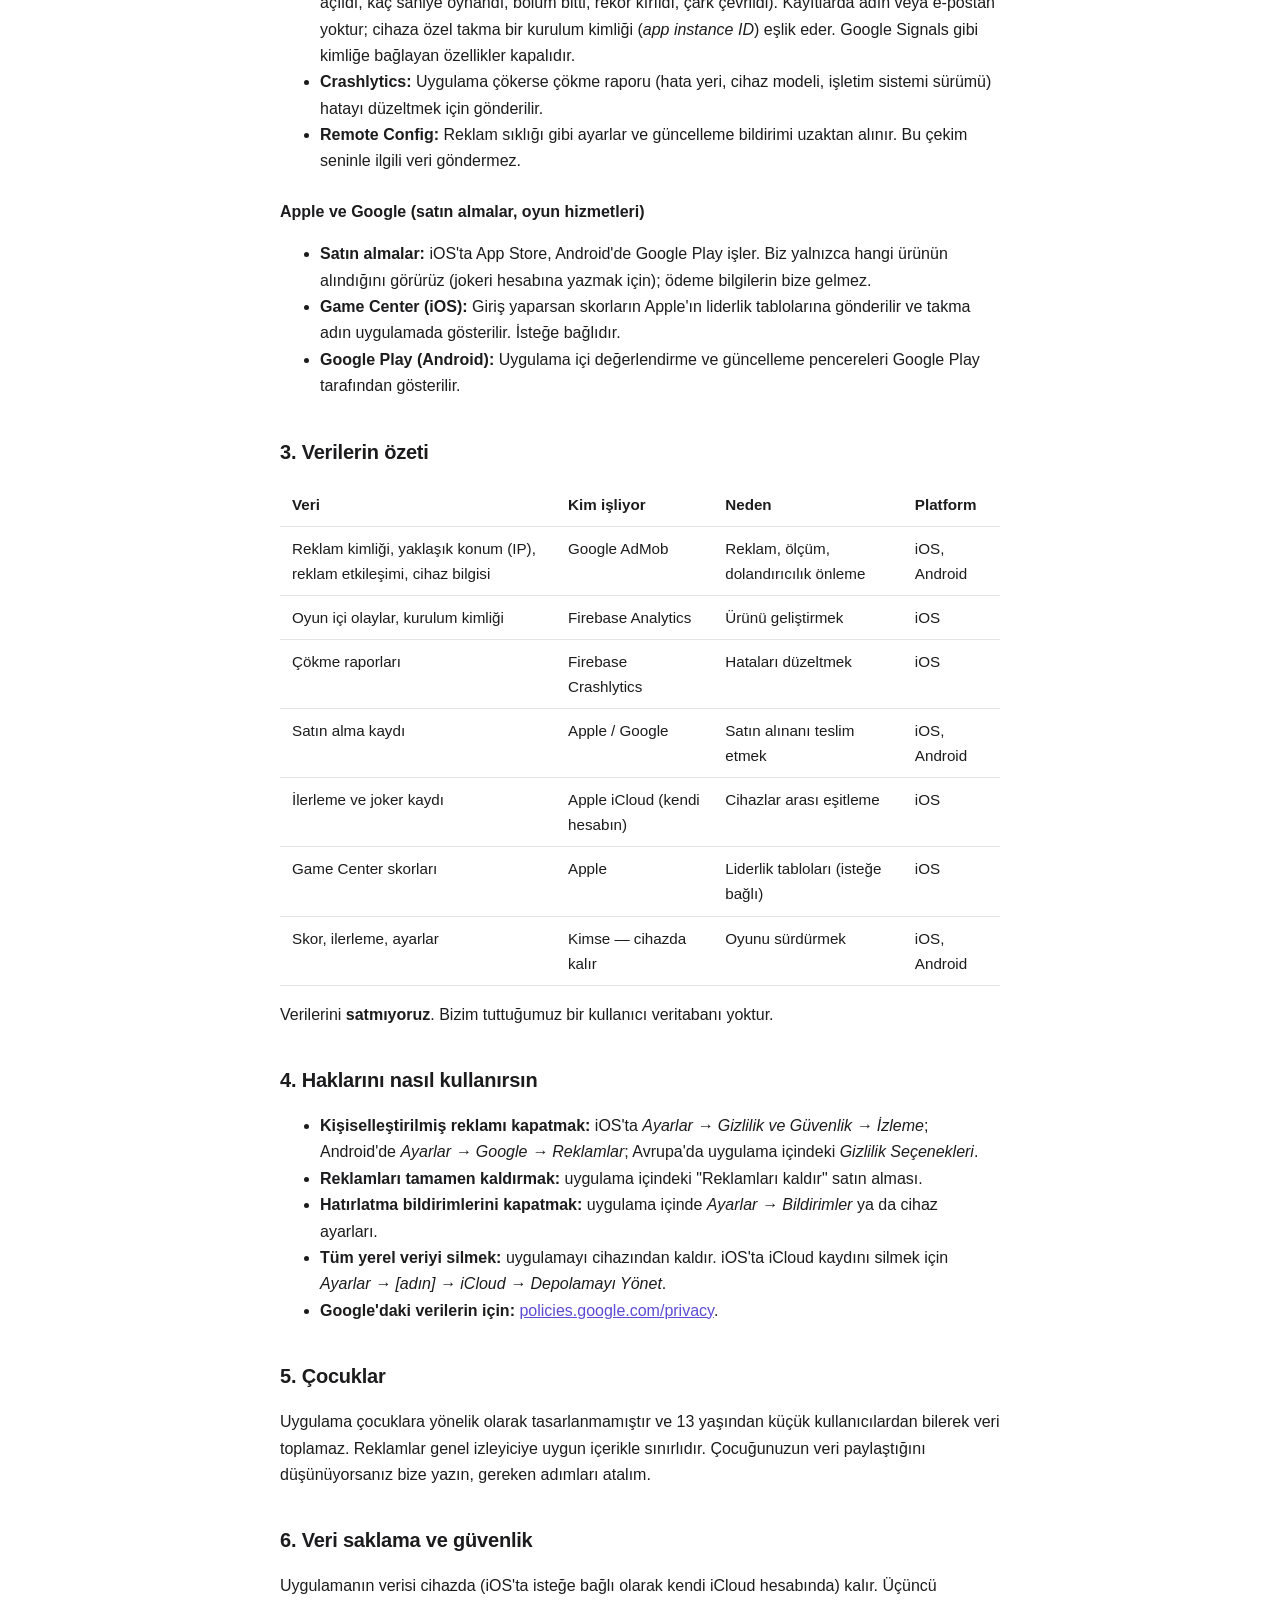
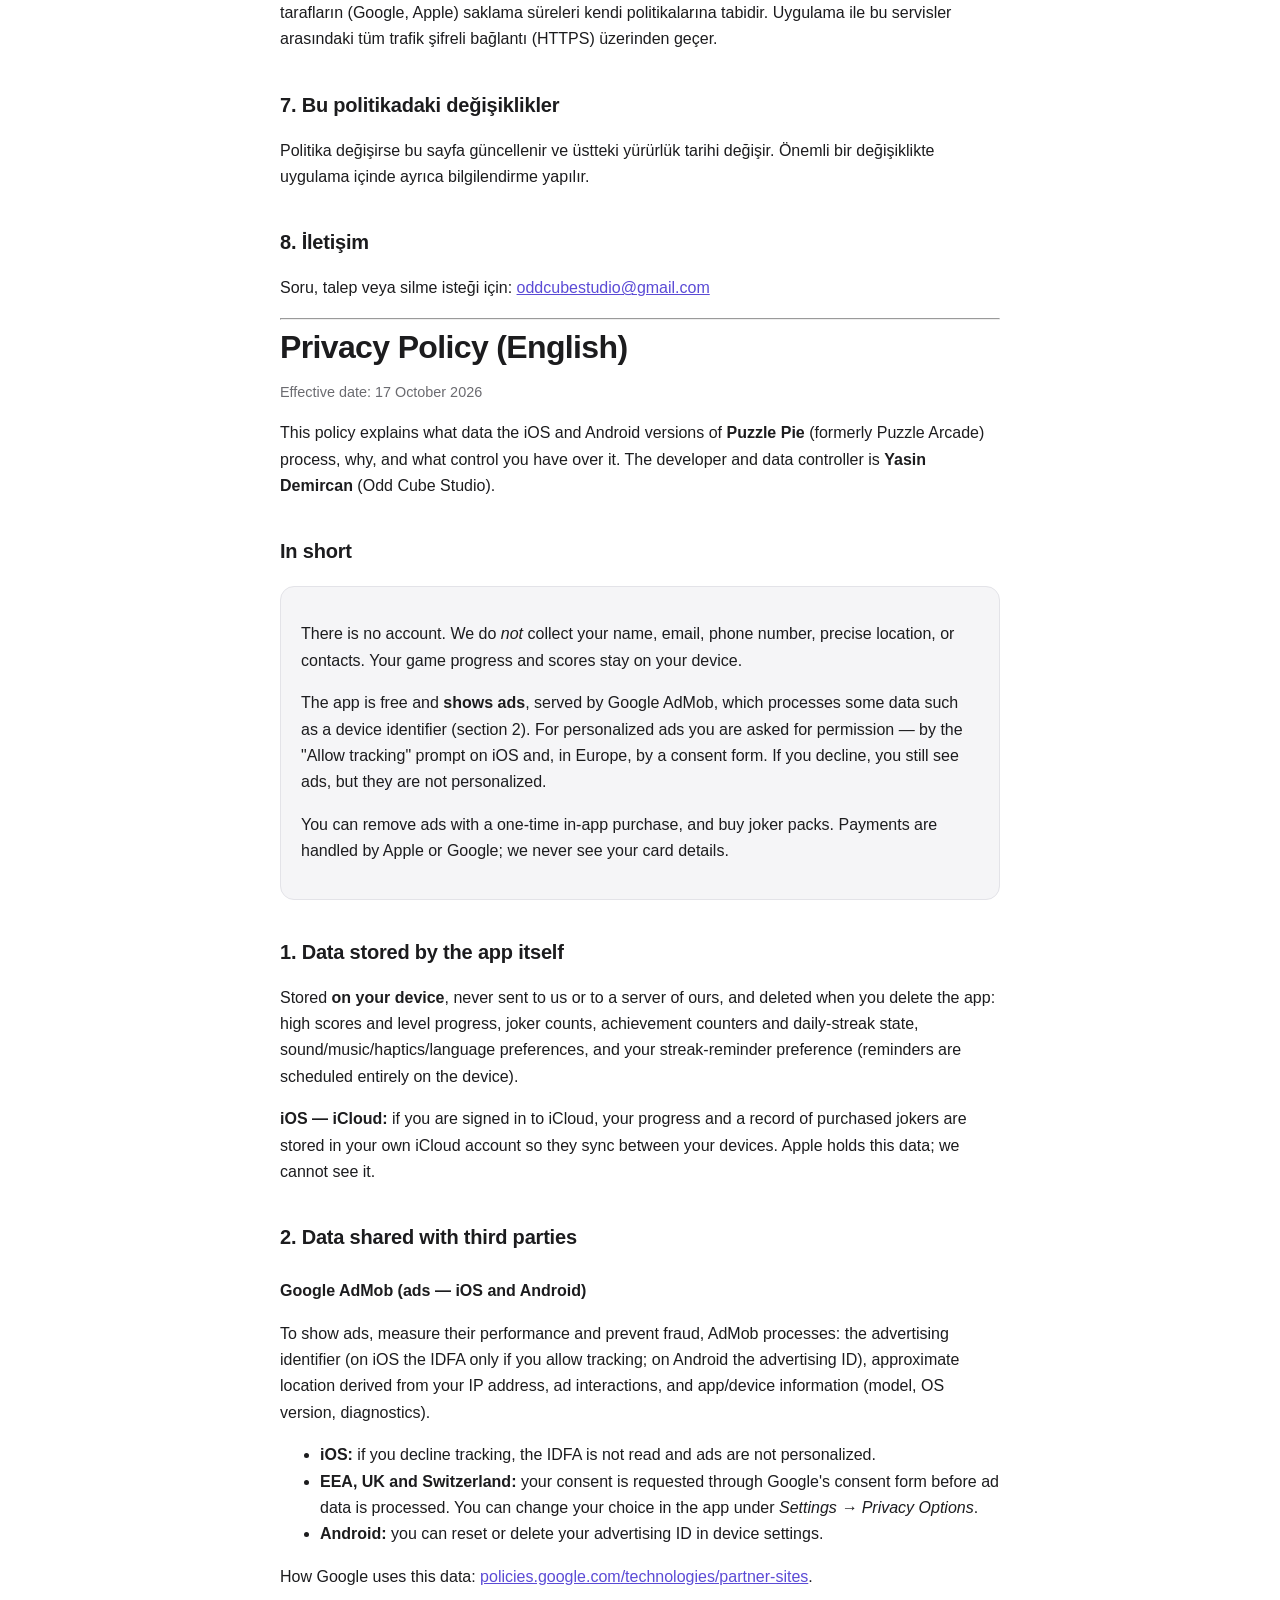
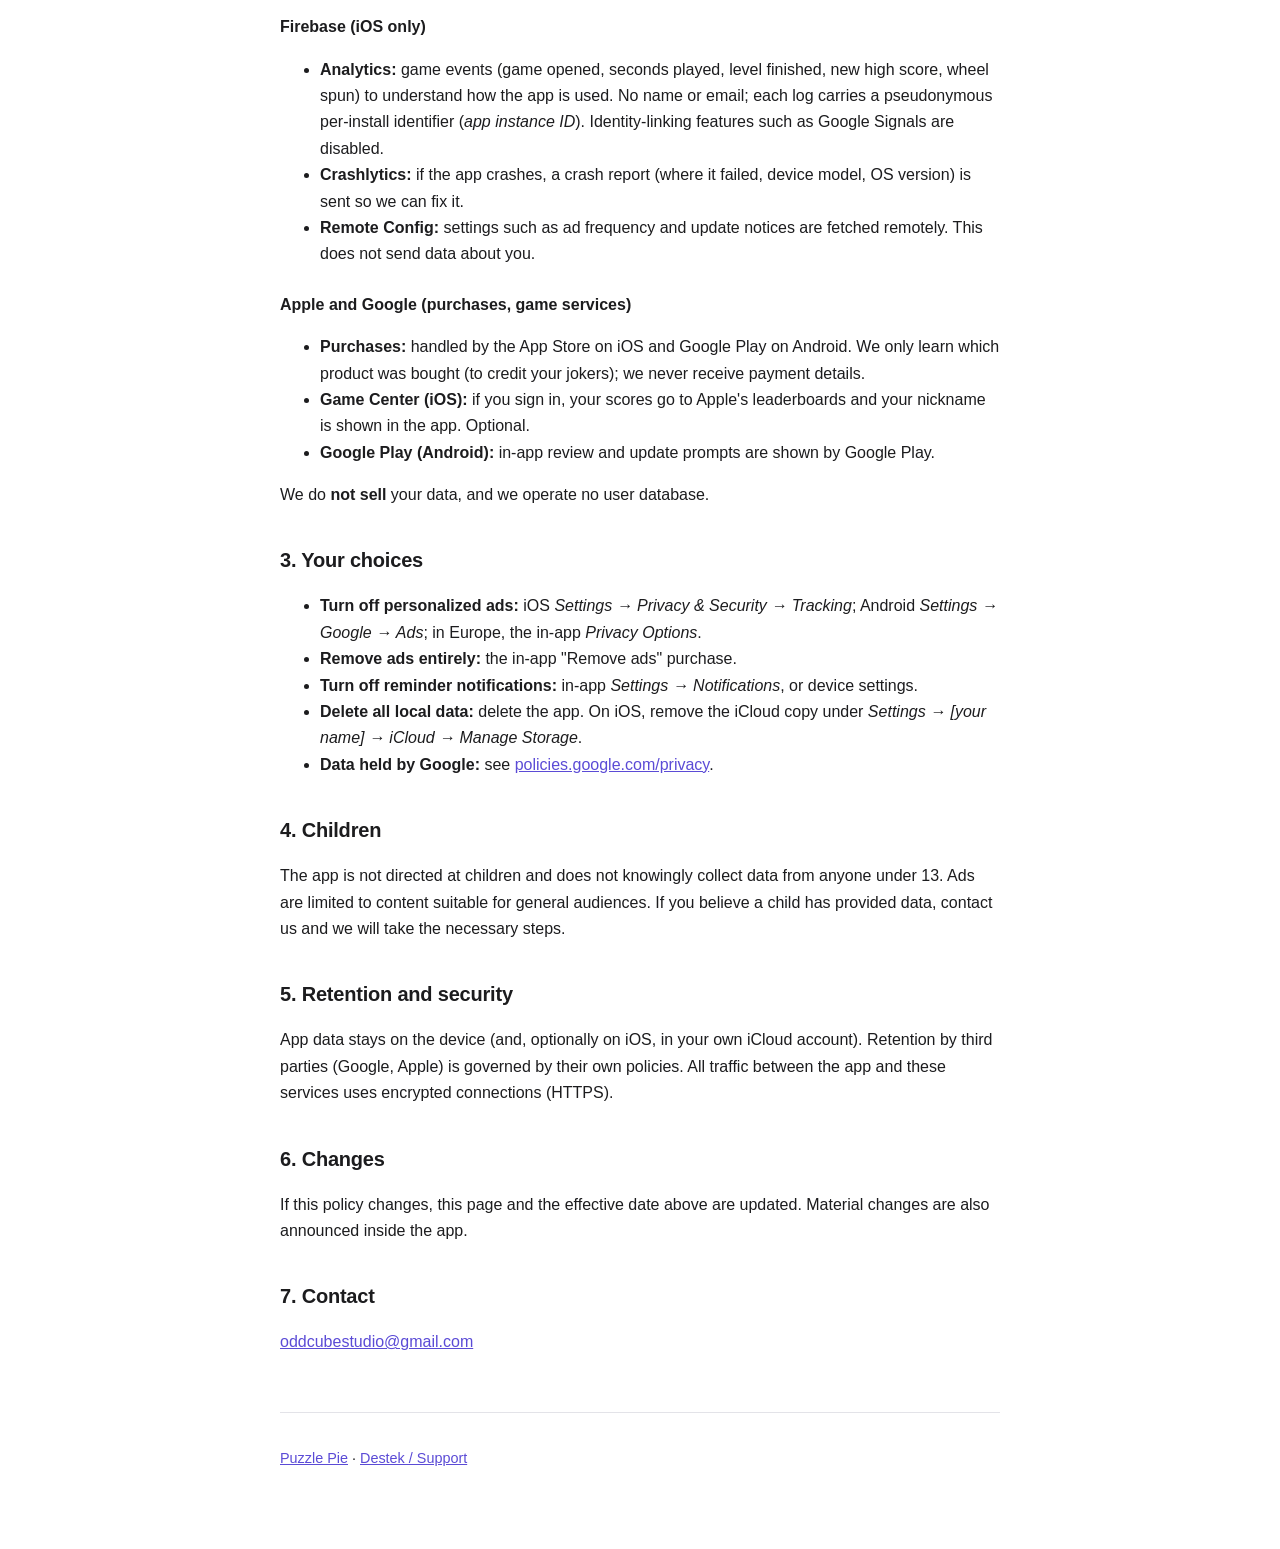
==== commit f098b289: "Puzzle Pie: ana sayfa, destek ve gizlilik politikası güncellendi (iOS + Android, reklam ve satın alm" ====
--- a/privacy.html
+++ b/privacy.html
@@ -3,8 +3,8 @@
 <head>
 <meta charset="utf-8">
 <meta name="viewport" content="width=device-width, initial-scale=1">
-<title>Gizlilik Politikası — Puzzle Arcade</title>
-<meta name="description" content="Puzzle Arcade uygulamasının gizlilik politikası / Privacy Policy.">
+<title>Gizlilik Politikası — Puzzle Pie</title>
+<meta name="description" content="Puzzle Pie uygulamasının (iOS ve Android) gizlilik politikası / Privacy Policy.">
 <link rel="stylesheet" href="style.css">
 </head>
 <body>
@@ -12,115 +12,160 @@
 
 <header>
   <h1>Gizlilik Politikası</h1>
-  <p class="lede">Puzzle Arcade (iOS)</p>
-  <p class="updated">Yürürlük tarihi: 9 Eylül 2026 · <a href="#english">English version below</a></p>
+  <p class="lede">Puzzle Pie (iOS ve Android)</p>
+  <p class="updated">Yürürlük tarihi: 17 Ekim 2026 · <a href="#english">English version below</a></p>
   <nav>
     <a href="index.html">Ana sayfa</a>
     <a href="support.html">Destek</a>
   </nav>
 </header>
 
-<p>Bu politika, <strong>Puzzle Arcade</strong> iOS uygulamasının hangi verileri işlediğini, neden işlediğini ve bunun üzerinde ne kadar söz sahibi olduğunu açıklar. Uygulamayı geliştiren ve veri sorumlusu olan taraf <strong>Yasin Demircan</strong>'dır.</p>
+<p>Bu politika, <strong>Puzzle Pie</strong> uygulamasının (eski adıyla Puzzle Arcade) iOS ve Android sürümlerinin hangi verileri işlediğini, neden işlediğini ve bunun üzerinde ne kadar söz sahibi olduğunu açıklar. Uygulamayı geliştiren ve veri sorumlusu olan taraf <strong>Yasin Demircan</strong>'dır (Odd Cube Studio).</p>
 
 <h2>Kısaca</h2>
 <div class="card">
-  <p>Hesap açmanı istemiyoruz. Adını, e-postanı, telefon numaranı, konumunu veya kişi listeni <em>toplamıyoruz</em>. Oyun ilerlemen ve skorların telefonunun içinde kalır.</p>
-  <p>Uygulama ücretsizdir ve <strong>reklam göstermez</strong>. Seni izlemiyoruz: reklam kimliğin (IDFA) okunmuyor, verilerin başka şirketlerin verileriyle eşleştirilmiyor ve kimseye satılmıyor. Bu yüzden iOS'un "İzlemene izin ver" penceresi de hiç çıkmaz.</p>
-  <p>Cihazından dışarı çıkan tek şey, uygulamayı geliştirmek için tutulan <strong>isimsiz kullanım istatistiğidir</strong> (aşağıda 2. bölüm).</p>
+  <p>Hesap açmanı istemiyoruz. Adını, e-postanı, telefon numaranı, kesin konumunu veya kişi listeni <em>toplamıyoruz</em>. Oyun ilerlemen ve skorların cihazında kalır.</p>
+  <p>Uygulama ücretsizdir ve <strong>reklam gösterir</strong>. Reklamları Google AdMob sunar; AdMob bunun için cihaz kimliği gibi bazı verileri işler (2. bölüm). Kişiselleştirilmiş reklam için iOS'ta "İzlemene izin ver" sorusuyla, Avrupa'da ayrıca onay penceresiyle iznin istenir; izin vermezsen yine reklam görürsün ama kişiselleştirilmemiş olur.</p>
+  <p>İstersen reklamları uygulama içinden tek seferlik bir satın almayla kaldırabilirsin. Joker paketleri de satın alınabilir. Ödemeyi Apple ya da Google işler; kart bilgilerin bize gelmez.</p>
 </div>
 
 <h2>1. Uygulamanın kendisinin sakladığı veriler</h2>
-<p>Aşağıdakiler yalnızca <strong>senin cihazında</strong> saklanır (iOS UserDefaults). Bize veya bir sunucuya gönderilmez; uygulamayı silersen birlikte silinir:</p>
+<p>Aşağıdakiler <strong>senin cihazında</strong> saklanır. Bize ya da bizim bir sunucumuza gönderilmez; uygulamayı silersen birlikte silinir:</p>
 <ul>
   <li>Oyun içi en yüksek skorlar ve bölüm ilerlemesi</li>
-  <li>Hedef (rozet) sayaçları ve günlük ödül serisi</li>
-  <li>Ses, müzik, titreşim gibi ayar tercihleri</li>
+  <li>Joker sayıları, hedef (rozet) sayaçları ve günlük ödül serisi</li>
+  <li>Ses, müzik, titreşim, dil gibi ayar tercihleri</li>
   <li>Günlük seri hatırlatması tercihi (bildirim planlaması tamamen cihazda yapılır)</li>
 </ul>
+<p><strong>iOS — iCloud:</strong> iCloud'a giriş yaptıysan ilerlemen ve satın aldığın jokerlerin kaydı, cihazlarının arasında eşitlenmek üzere kendi iCloud hesabında saklanır. Bu veriyi Apple tutar; biz göremeyiz.</p>
 
 <h2>2. Üçüncü taraflara giden veriler</h2>
 
-<h3>Firebase Analytics (kullanım istatistiği)</h3>
-<p>Uygulamanın nasıl kullanıldığını anlamak için isimsiz olay kayıtları tutulur: hangi oyun başlatıldı, oyun kaç puanla bitti, seviye atlandı, rekor kırıldı, çark çevrildi, günlük ödül alındı. Bu kayıtlar <strong>kimliğine bağlı değildir</strong> ve içlerinde adın veya e-postan geçmez; hangi bölümlerin çok zor olduğunu görmek gibi amaçlarla toplu hâlde kullanılır.</p>
-<p>Kayıtlara, cihazına özel takma bir kurulum kimliği (<em>app instance ID</em>) eşlik eder. Bu kimlik <strong>reklam kimliği değildir</strong>, seni uygulama dışında takip etmek için kullanılmaz ve uygulamayı silince geçersiz kalır. Google Signals gibi kimliğe bağlayan özellikler <strong>kapalıdır</strong>.</p>
+<h3>Google AdMob (reklamlar — iOS ve Android)</h3>
+<p>Reklam göstermek, reklamların performansını ölçmek ve sahte tıklamaları önlemek için AdMob şu verileri işler: reklam kimliği (iOS'ta IDFA yalnızca izin verirsen; Android'de reklam kimliği), IP adresinden çıkarılan yaklaşık konum, reklamlarla etkileşim ve uygulama/cihaz bilgileri (model, işletim sistemi sürümü, tanılama verileri).</p>
+<ul>
+  <li><strong>iOS:</strong> İzin vermezsen IDFA okunmaz ve reklamlar kişiselleştirilmez.</li>
+  <li><strong>Avrupa Ekonomik Alanı, İngiltere ve İsviçre:</strong> reklam verisi işlenmeden önce Google'ın onay penceresiyle onayın istenir. Tercihini uygulamada <em>Ayarlar → Gizlilik Seçenekleri</em> bölümünden değiştirebilirsin.</li>
+  <li><strong>Android:</strong> Reklam kimliğini cihaz ayarlarından sıfırlayabilir veya silebilirsin.</li>
+</ul>
+<p>Google'ın bu verileri nasıl kullandığı: <a href="https://policies.google.com/technologies/partner-sites" rel="noopener">policies.google.com/technologies/partner-sites</a>.</p>
 
-<h3>Apple (Game Center)</h3>
-<p>Game Center'a giriş yaparsan skorların Apple'ın liderlik tablolarına gönderilir ve Game Center takma adın uygulama içinde gösterilir. Bu veriyi Apple işler, biz saklamayız. Game Center kullanmak zorunlu değildir. Bu sürümde uygulama içi satın alma yoktur.</p>
+<h3>Firebase (yalnız iOS)</h3>
+<ul>
+  <li><strong>Analytics:</strong> Uygulamanın nasıl kullanıldığını anlamak için oyun olayları kaydedilir (hangi oyun açıldı, kaç saniye oynandı, bölüm bitti, rekor kırıldı, çark çevrildi). Kayıtlarda adın veya e-postan yoktur; cihaza özel takma bir kurulum kimliği (<em>app instance ID</em>) eşlik eder. Google Signals gibi kimliğe bağlayan özellikler kapalıdır.</li>
+  <li><strong>Crashlytics:</strong> Uygulama çökerse çökme raporu (hata yeri, cihaz modeli, işletim sistemi sürümü) hatayı düzeltmek için gönderilir.</li>
+  <li><strong>Remote Config:</strong> Reklam sıklığı gibi ayarlar ve güncelleme bildirimi uzaktan alınır. Bu çekim seninle ilgili veri göndermez.</li>
+</ul>
+
+<h3>Apple ve Google (satın almalar, oyun hizmetleri)</h3>
+<ul>
+  <li><strong>Satın almalar:</strong> iOS'ta App Store, Android'de Google Play işler. Biz yalnızca hangi ürünün alındığını görürüz (jokeri hesabına yazmak için); ödeme bilgilerin bize gelmez.</li>
+  <li><strong>Game Center (iOS):</strong> Giriş yaparsan skorların Apple'ın liderlik tablolarına gönderilir ve takma adın uygulamada gösterilir. İsteğe bağlıdır.</li>
+  <li><strong>Google Play (Android):</strong> Uygulama içi değerlendirme ve güncelleme pencereleri Google Play tarafından gösterilir.</li>
+</ul>
 
 <h2>3. Verilerin özeti</h2>
 <table>
-  <tr><th>Veri</th><th>Kim işliyor</th><th>Neden</th><th>İzne bağlı mı</th></tr>
-  <tr><td>Oyun içi olaylar</td><td>Firebase Analytics</td><td>Ürünü geliştirmek</td><td>Hayır (kimliğe bağlı değil)</td></tr>
-  <tr><td>Kurulum kimliği (app instance ID)</td><td>Firebase Analytics</td><td>Olayları aynı cihaza ait saymak</td><td>Hayır (takip amaçlı kullanılmaz)</td></tr>
-  <tr><td>Game Center skorları</td><td>Apple</td><td>Liderlik tabloları</td><td>Evet (giriş yaparsan)</td></tr>
-  <tr><td>Skor, ilerleme, ayarlar</td><td>Kimse — cihazda kalır</td><td>Oyunu sürdürmek</td><td>—</td></tr>
+  <tr><th>Veri</th><th>Kim işliyor</th><th>Neden</th><th>Platform</th></tr>
+  <tr><td>Reklam kimliği, yaklaşık konum (IP), reklam etkileşimi, cihaz bilgisi</td><td>Google AdMob</td><td>Reklam, ölçüm, dolandırıcılık önleme</td><td>iOS, Android</td></tr>
+  <tr><td>Oyun içi olaylar, kurulum kimliği</td><td>Firebase Analytics</td><td>Ürünü geliştirmek</td><td>iOS</td></tr>
+  <tr><td>Çökme raporları</td><td>Firebase Crashlytics</td><td>Hataları düzeltmek</td><td>iOS</td></tr>
+  <tr><td>Satın alma kaydı</td><td>Apple / Google</td><td>Satın alınanı teslim etmek</td><td>iOS, Android</td></tr>
+  <tr><td>İlerleme ve joker kaydı</td><td>Apple iCloud (kendi hesabın)</td><td>Cihazlar arası eşitleme</td><td>iOS</td></tr>
+  <tr><td>Game Center skorları</td><td>Apple</td><td>Liderlik tabloları (isteğe bağlı)</td><td>iOS</td></tr>
+  <tr><td>Skor, ilerleme, ayarlar</td><td>Kimse — cihazda kalır</td><td>Oyunu sürdürmek</td><td>iOS, Android</td></tr>
 </table>
+<p>Verilerini <strong>satmıyoruz</strong>. Bizim tuttuğumuz bir kullanıcı veritabanı yoktur.</p>
 
 <h2>4. Haklarını nasıl kullanırsın</h2>
 <ul>
-  <li><strong>Hatırlatma bildirimlerini kapatmak:</strong> uygulama içinde <em>Ayarlar → Bildirimler</em>, ya da iOS Ayarlar'ından.</li>
-  <li><strong>Tüm yerel veriyi silmek:</strong> uygulamayı cihazından kaldır; skorlar, ilerleme ve sayaçlar da silinir.</li>
-  <li><strong>Google'daki verilerin için:</strong> talebini doğrudan Google'a iletebilirsin — <a href="https://policies.google.com/privacy" rel="noopener">policies.google.com/privacy</a>.</li>
+  <li><strong>Kişiselleştirilmiş reklamı kapatmak:</strong> iOS'ta <em>Ayarlar → Gizlilik ve Güvenlik → İzleme</em>; Android'de <em>Ayarlar → Google → Reklamlar</em>; Avrupa'da uygulama içindeki <em>Gizlilik Seçenekleri</em>.</li>
+  <li><strong>Reklamları tamamen kaldırmak:</strong> uygulama içindeki "Reklamları kaldır" satın alması.</li>
+  <li><strong>Hatırlatma bildirimlerini kapatmak:</strong> uygulama içinde <em>Ayarlar → Bildirimler</em> ya da cihaz ayarları.</li>
+  <li><strong>Tüm yerel veriyi silmek:</strong> uygulamayı cihazından kaldır. iOS'ta iCloud kaydını silmek için <em>Ayarlar → [adın] → iCloud → Depolamayı Yönet</em>.</li>
+  <li><strong>Google'daki verilerin için:</strong> <a href="https://policies.google.com/privacy" rel="noopener">policies.google.com/privacy</a>.</li>
 </ul>
 
 <h2>5. Çocuklar</h2>
-<p>Uygulama çocuklara yönelik olarak tasarlanmamıştır ve 13 yaşından küçük kullanıcılardan bilerek veri toplamaz. Çocuğunuzun veri paylaştığını düşünüyorsanız bize yazın, silinmesi için gereken adımları atalım.</p>
+<p>Uygulama çocuklara yönelik olarak tasarlanmamıştır ve 13 yaşından küçük kullanıcılardan bilerek veri toplamaz. Reklamlar genel izleyiciye uygun içerikle sınırlıdır. Çocuğunuzun veri paylaştığını düşünüyorsanız bize yazın, gereken adımları atalım.</p>
 
 <h2>6. Veri saklama ve güvenlik</h2>
-<p>Bizim tuttuğumuz bir kullanıcı veritabanı yoktur; uygulamanın verisi cihazda kalır. Üçüncü tarafların (Google, Apple) saklama süreleri kendi politikalarına tabidir. Uygulama ile bu servisler arasındaki tüm trafik şifreli bağlantı (HTTPS) üzerinden geçer.</p>
+<p>Uygulamanın verisi cihazda (iOS'ta isteğe bağlı olarak kendi iCloud hesabında) kalır. Üçüncü tarafların (Google, Apple) saklama süreleri kendi politikalarına tabidir. Uygulama ile bu servisler arasındaki tüm trafik şifreli bağlantı (HTTPS) üzerinden geçer.</p>
 
 <h2>7. Bu politikadaki değişiklikler</h2>
 <p>Politika değişirse bu sayfa güncellenir ve üstteki yürürlük tarihi değişir. Önemli bir değişiklikte uygulama içinde ayrıca bilgilendirme yapılır.</p>
 
 <h2>8. İletişim</h2>
-<p>Soru, talep veya silme isteği için: <a href="mailto:yasindemircan85@gmail.com">yasindemircan85@gmail.com</a></p>
+<p>Soru, talep veya silme isteği için: <a href="mailto:oddcubestudio@gmail.com">oddcubestudio@gmail.com</a></p>
 
 <hr>
 
 <h1 id="english">Privacy Policy (English)</h1>
-<p class="updated">Effective date: 9 September 2026</p>
+<p class="updated">Effective date: 17 October 2026</p>
 
-<p>This policy explains what data the <strong>Puzzle Arcade</strong> iOS app processes, why, and what control you have over it. The developer and data controller is <strong>Yasin Demircan</strong>.</p>
+<p>This policy explains what data the iOS and Android versions of <strong>Puzzle Pie</strong> (formerly Puzzle Arcade) process, why, and what control you have over it. The developer and data controller is <strong>Yasin Demircan</strong> (Odd Cube Studio).</p>
 
 <h2>In short</h2>
 <div class="card">
   <p>There is no account. We do <em>not</em> collect your name, email, phone number, precise location, or contacts. Your game progress and scores stay on your device.</p>
-  <p>The app is free and shows <strong>no ads</strong>. We do not track you: your advertising identifier (IDFA) is never read, your data is never matched with data from other companies, and nothing is sold. This is why iOS never shows you the "Allow tracking" prompt.</p>
-  <p>The only thing that leaves your device is <strong>anonymous usage statistics</strong> used to improve the app (section 2).</p>
+  <p>The app is free and <strong>shows ads</strong>, served by Google AdMob, which processes some data such as a device identifier (section 2). For personalized ads you are asked for permission — by the "Allow tracking" prompt on iOS and, in Europe, by a consent form. If you decline, you still see ads, but they are not personalized.</p>
+  <p>You can remove ads with a one-time in-app purchase, and buy joker packs. Payments are handled by Apple or Google; we never see your card details.</p>
 </div>
 
 <h2>1. Data stored by the app itself</h2>
-<p>Stored only <strong>on your device</strong> (iOS UserDefaults), never sent to us or any server, and deleted when you delete the app: high scores and level progress, achievement counters and daily-streak state, sound/music/haptics preferences, and your streak-reminder preference (reminders are scheduled entirely on the device).</p>
+<p>Stored <strong>on your device</strong>, never sent to us or to a server of ours, and deleted when you delete the app: high scores and level progress, joker counts, achievement counters and daily-streak state, sound/music/haptics/language preferences, and your streak-reminder preference (reminders are scheduled entirely on the device).</p>
+<p><strong>iOS — iCloud:</strong> if you are signed in to iCloud, your progress and a record of purchased jokers are stored in your own iCloud account so they sync between your devices. Apple holds this data; we cannot see it.</p>
 
 <h2>2. Data shared with third parties</h2>
-<h3>Firebase Analytics (usage statistics)</h3>
-<p>Anonymous event logs are recorded: game started, game over with score, level up, new high score, wheel spun, daily reward claimed. These are <strong>not linked to your identity</strong> and contain no name or email.</p>
-<p>Each log carries a pseudonymous per-install identifier (<em>app instance ID</em>). It is <strong>not an advertising identifier</strong>, is never used to track you across other apps or websites, and becomes void when you delete the app. Identity-linking features such as Google Signals are <strong>disabled</strong>.</p>
 
-<h3>Apple (Game Center)</h3>
-<p>If you sign in to Game Center, your scores are submitted to Apple's leaderboards and your Game Center nickname is displayed in the app. Apple processes this data; we do not store it. Game Center is optional. This version has no in-app purchases.</p>
+<h3>Google AdMob (ads — iOS and Android)</h3>
+<p>To show ads, measure their performance and prevent fraud, AdMob processes: the advertising identifier (on iOS the IDFA only if you allow tracking; on Android the advertising ID), approximate location derived from your IP address, ad interactions, and app/device information (model, OS version, diagnostics).</p>
+<ul>
+  <li><strong>iOS:</strong> if you decline tracking, the IDFA is not read and ads are not personalized.</li>
+  <li><strong>EEA, UK and Switzerland:</strong> your consent is requested through Google's consent form before ad data is processed. You can change your choice in the app under <em>Settings → Privacy Options</em>.</li>
+  <li><strong>Android:</strong> you can reset or delete your advertising ID in device settings.</li>
+</ul>
+<p>How Google uses this data: <a href="https://policies.google.com/technologies/partner-sites" rel="noopener">policies.google.com/technologies/partner-sites</a>.</p>
+
+<h3>Firebase (iOS only)</h3>
+<ul>
+  <li><strong>Analytics:</strong> game events (game opened, seconds played, level finished, new high score, wheel spun) to understand how the app is used. No name or email; each log carries a pseudonymous per-install identifier (<em>app instance ID</em>). Identity-linking features such as Google Signals are disabled.</li>
+  <li><strong>Crashlytics:</strong> if the app crashes, a crash report (where it failed, device model, OS version) is sent so we can fix it.</li>
+  <li><strong>Remote Config:</strong> settings such as ad frequency and update notices are fetched remotely. This does not send data about you.</li>
+</ul>
+
+<h3>Apple and Google (purchases, game services)</h3>
+<ul>
+  <li><strong>Purchases:</strong> handled by the App Store on iOS and Google Play on Android. We only learn which product was bought (to credit your jokers); we never receive payment details.</li>
+  <li><strong>Game Center (iOS):</strong> if you sign in, your scores go to Apple's leaderboards and your nickname is shown in the app. Optional.</li>
+  <li><strong>Google Play (Android):</strong> in-app review and update prompts are shown by Google Play.</li>
+</ul>
+
+<p>We do <strong>not sell</strong> your data, and we operate no user database.</p>
 
 <h2>3. Your choices</h2>
 <ul>
-  <li><strong>Turn off reminder notifications:</strong> in-app <em>Settings → Notifications</em>, or from iOS Settings.</li>
-  <li><strong>Delete all local data:</strong> delete the app from your device.</li>
+  <li><strong>Turn off personalized ads:</strong> iOS <em>Settings → Privacy &amp; Security → Tracking</em>; Android <em>Settings → Google → Ads</em>; in Europe, the in-app <em>Privacy Options</em>.</li>
+  <li><strong>Remove ads entirely:</strong> the in-app "Remove ads" purchase.</li>
+  <li><strong>Turn off reminder notifications:</strong> in-app <em>Settings → Notifications</em>, or device settings.</li>
+  <li><strong>Delete all local data:</strong> delete the app. On iOS, remove the iCloud copy under <em>Settings → [your name] → iCloud → Manage Storage</em>.</li>
   <li><strong>Data held by Google:</strong> see <a href="https://policies.google.com/privacy" rel="noopener">policies.google.com/privacy</a>.</li>
 </ul>
 
 <h2>4. Children</h2>
-<p>The app is not directed at children and does not knowingly collect data from anyone under 13. If you believe a child has provided data, contact us and we will take the necessary steps.</p>
+<p>The app is not directed at children and does not knowingly collect data from anyone under 13. Ads are limited to content suitable for general audiences. If you believe a child has provided data, contact us and we will take the necessary steps.</p>
 
 <h2>5. Retention and security</h2>
-<p>We operate no user database; app data stays on the device. Retention by third parties (Google, Apple) is governed by their own policies. All traffic between the app and these services uses encrypted connections (HTTPS).</p>
+<p>App data stays on the device (and, optionally on iOS, in your own iCloud account). Retention by third parties (Google, Apple) is governed by their own policies. All traffic between the app and these services uses encrypted connections (HTTPS).</p>
 
 <h2>6. Changes</h2>
 <p>If this policy changes, this page and the effective date above are updated. Material changes are also announced inside the app.</p>
 
 <h2>7. Contact</h2>
-<p><a href="mailto:yasindemircan85@gmail.com">yasindemircan85@gmail.com</a></p>
+<p><a href="mailto:oddcubestudio@gmail.com">oddcubestudio@gmail.com</a></p>
 
 <footer>
-  <p><a href="index.html">Puzzle Arcade</a> · <a href="support.html">Destek / Support</a></p>
+  <p><a href="index.html">Puzzle Pie</a> · <a href="support.html">Destek / Support</a></p>
 </footer>
 
 </div>
